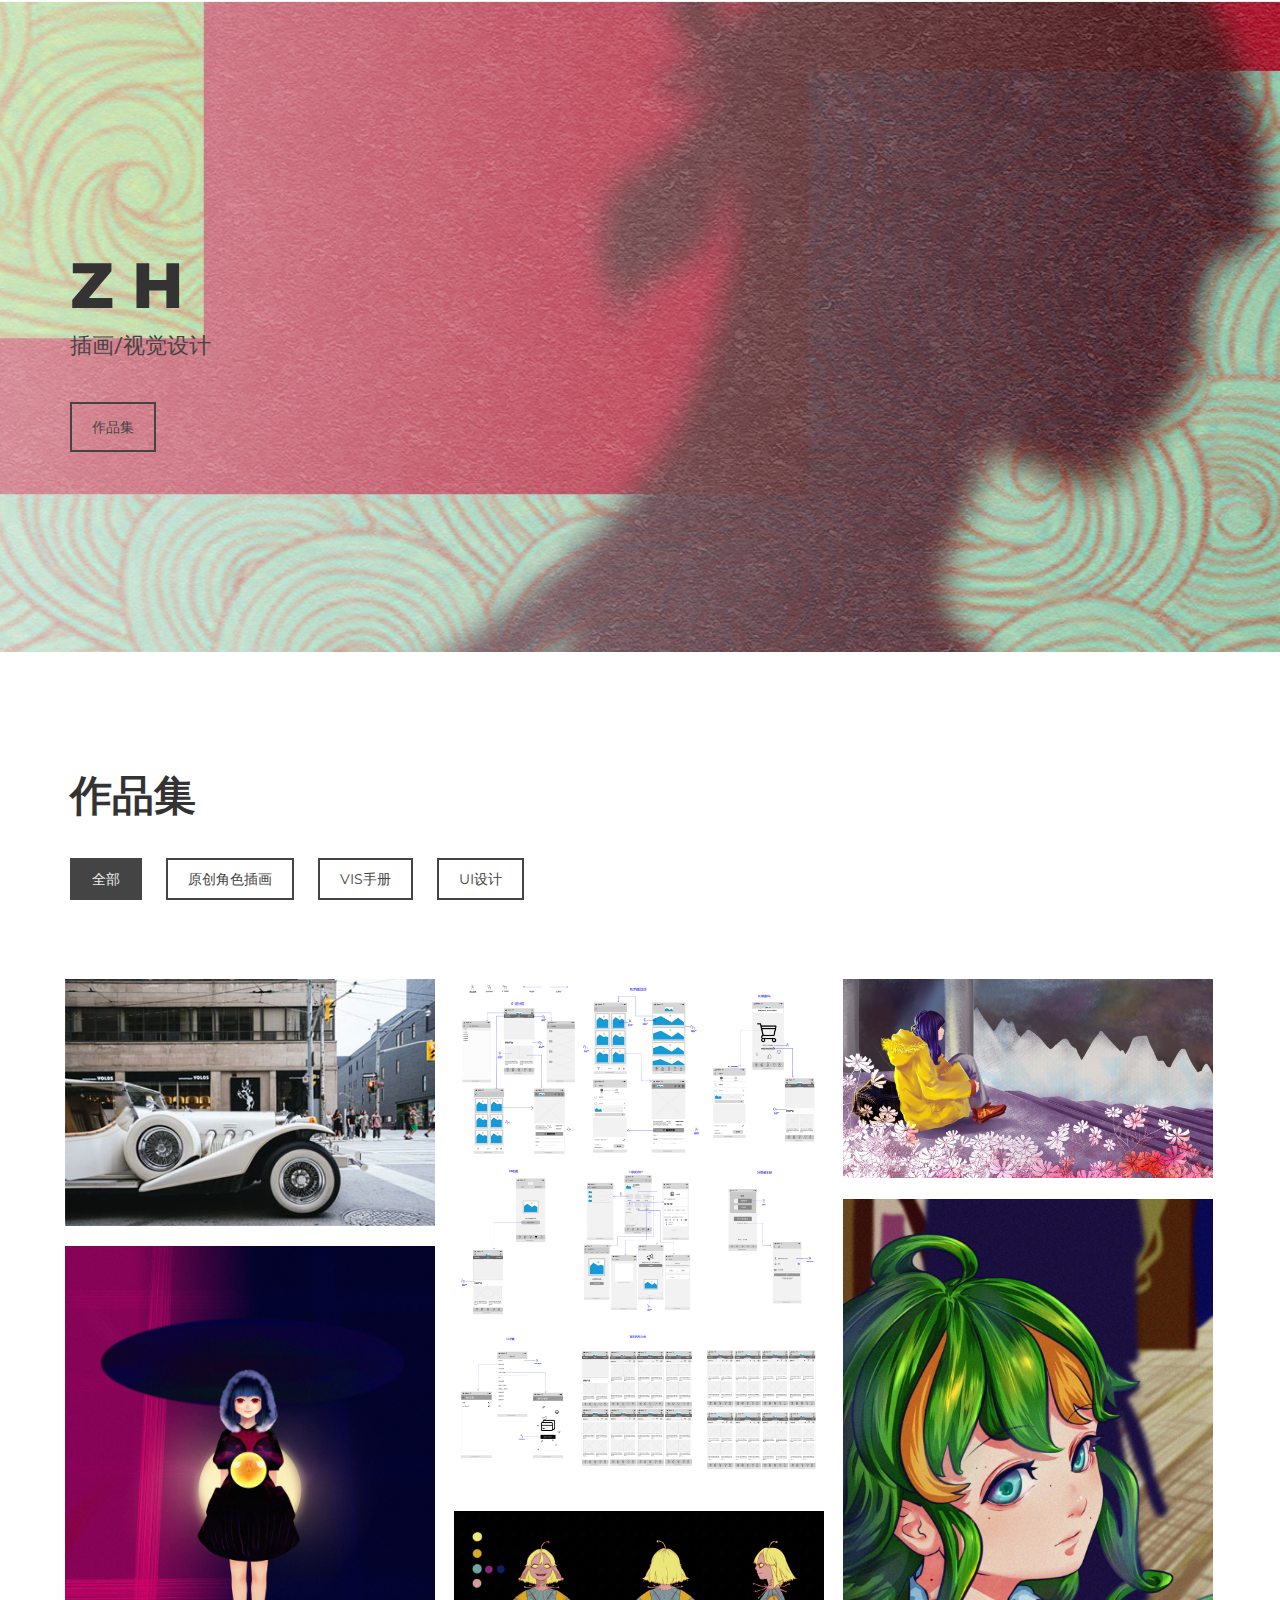
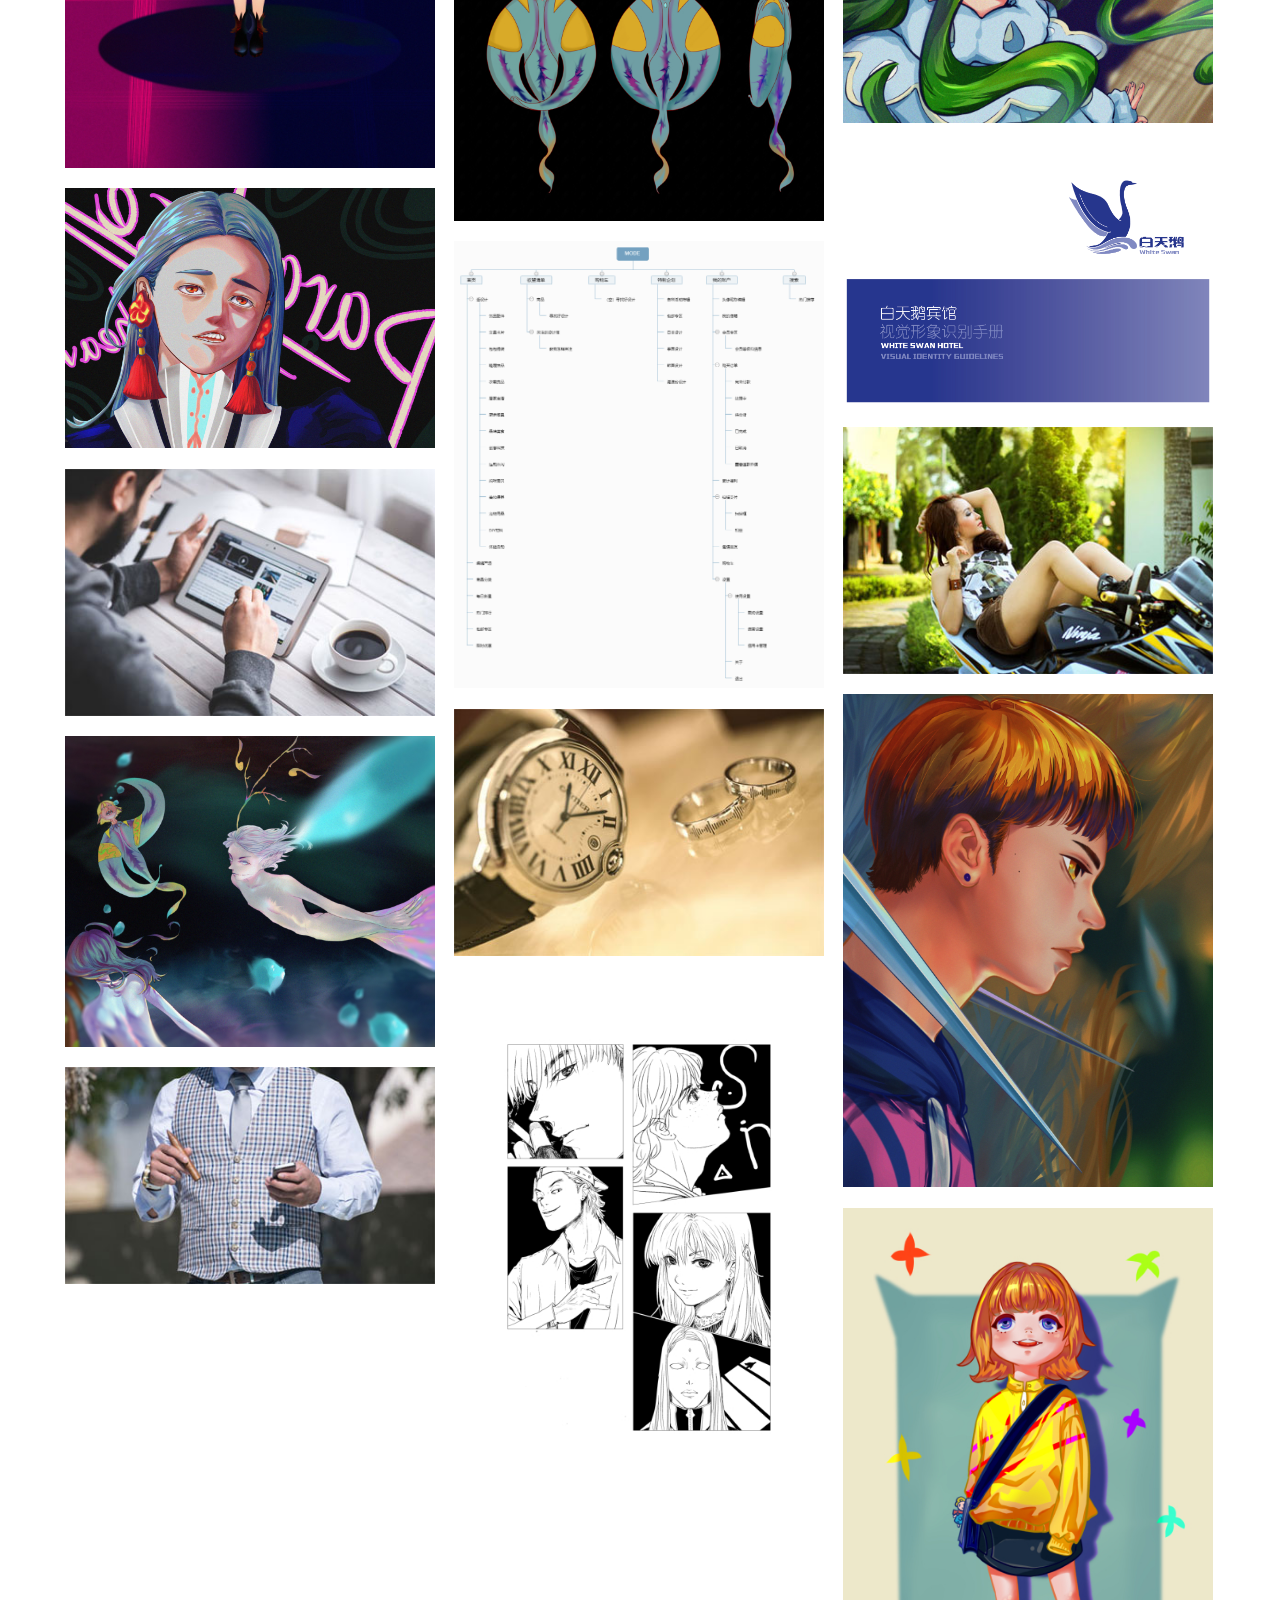
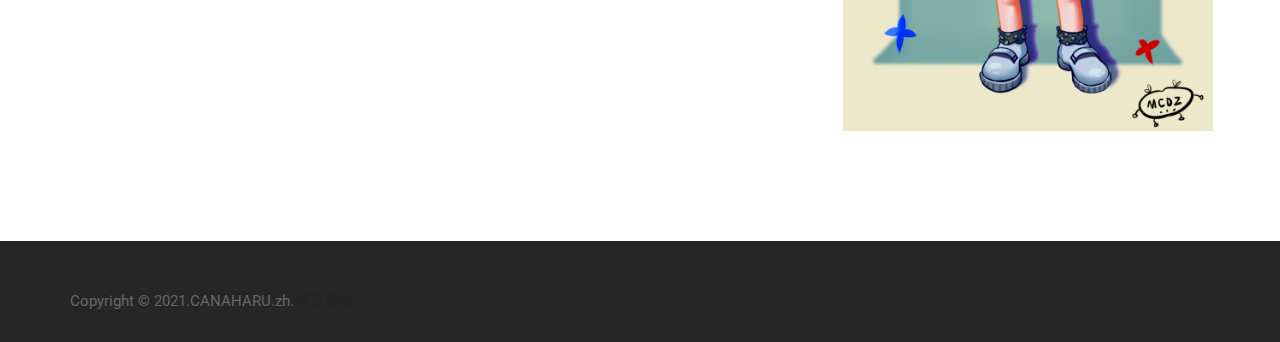
==== 1/index.html @ 8cc6336b "Update index.html" ====
<!DOCTYPE html>
<html lang="en">
<head>
<meta charset="utf-8">
<meta name="viewport" content="width=device-width, initial-scale=1">
<title>ZH个人作品</title>
<meta name="description" content="">
<meta name="author" content="">

<!-- Favicons
    ================================================== -->
<!-- Bootstrap -->
<link rel="stylesheet" type="text/css"  href="css/bootstrap.css">
<link rel="stylesheet" type="text/css" href="fonts/font-awesome/css/font-awesome.css">

<!-- Stylesheet
    ================================================== -->
<link rel="stylesheet" type="text/css"  href="css/style.css">
<link rel="stylesheet" type="text/css" href="css/nivo-lightbox/nivo-lightbox.css">
<link rel="stylesheet" type="text/css" href="css/nivo-lightbox/default.css">
<link href="https://fonts.googleapis.com/css?family=Montserrat:400,700" rel="stylesheet">
<link href="https://fonts.googleapis.com/css?family=Roboto:300,400,500,700,900" rel="stylesheet">

<!-- HTML5 shim and Respond.js for IE8 support of HTML5 elements and media queries -->
<!-- WARNING: Respond.js doesn't work if you view the page via file:// -->
<!--[if lt IE 9]>
      <script src="https://oss.maxcdn.com/html5shiv/3.7.2/html5shiv.min.js"></script>
      <script src="https://oss.maxcdn.com/respond/1.4.2/respond.min.js"></script>
    <![endif]-->
</head>
<body>
<!-- Header -->
<header id="header">
  <div class="intro">
    <div class="overlay">
      <div class="container">
        <div class="row">
          <div class="col-xs-12 col-md-8">
            <div class="intro-text">
              <h1>Z H</h1>
              <p>插画/视觉设计</p>
              <a href="#portfolio" class="btn btn-custom btn-lg page-scroll">作品集</a></div>
          </div>
        </div>
      </div>
    </div>
  </div>
</header>
<!-- Portfolio Section -->
<div id="portfolio">
  <div class="container">
    <div class="section-title">
      <h2>作品集</h2>
    </div>
    <div class="categories">
      <ul class="cat">
        <li>
          <ol class="type">
            <li><a href="#" data-filter="*" class="active">全部</a></li>
            <li><a href="#" data-filter=".lorem">原创角色插画</a></li>
            <li><a href="#" data-filter=".dolor">VIS手册</a></li>
            <li><a href="#" data-filter=".adipiscing">UI设计</a></li>
          </ol>
        </li>
      </ul>
    </div>
    <div class="row">
      <div class="portfolio-items">
        <div class="col-sm-6 col-md-4 lorem">
          <div class="portfolio-item">
            <div class="hover-bg"> <a href="img/portfolio/01-large.jpg" title="Project Title" data-lightbox-gallery="gallery1">
              <div class="hover-text">
                <div class="overlay-caption">
                  <div class="overlay-content">
                    <h4>Project Name</h4>
                  </div>
                </div>
              </div>
              <img src="img/portfolio/01-small.jpg" class="img-responsive" alt="Project Title"> </a> </div>
          </div>
        </div>
        <div class="col-sm-6 col-md-4 adipiscing">
          <div class="portfolio-item">
            <div class="hover-bg"> <a href="img/portfolio/02-large.jpg" title="Project Title" data-lightbox-gallery="gallery1">
              <div class="hover-text">
                <div class="overlay-caption">
                  <div class="overlay-content">
                    <h4>线框图</h4>
                  </div>
                </div>
              </div>
              <img src="img/portfolio/02-small.jpg" class="img-responsive" alt="点击图片"> </a> </div>
          </div>
        </div>
        <div class="col-sm-6 col-md-4 lorem">
          <div class="portfolio-item">
            <div class="hover-bg"> <a href="img/portfolio/03-large.jpg" title="Project Title" data-lightbox-gallery="gallery1">
              <div class="hover-text">
                <div class="overlay-caption">
                  <div class="overlay-content">
                    <h4>Project Name</h4>
                  </div>
                </div>
              </div>
              <img src="img/portfolio/03-small.jpg" class="img-responsive" alt="Project Title"> </a> </div>
          </div>
        </div>
        <div class="col-sm-6 col-md-4 lorem">
          <div class="portfolio-item">
            <div class="hover-bg"> <a href="img/portfolio/19-large.jpg" title="Project Title" data-lightbox-gallery="gallery1">
              <div class="hover-text">
                <div class="overlay-caption">
                  <div class="overlay-content">
                    <h4>Project Name</h4>
                  </div>
                </div>
              </div>
              <img src="img/portfolio/19-small.jpg" class="img-responsive" alt="Project Title"> </a> </div>
          </div>
        </div>
        <div class="col-sm-6 col-md-4 lorem">
          <div class="portfolio-item">
            <div class="hover-bg"> <a href="img/portfolio/04-large.jpg" title="Project Title" data-lightbox-gallery="gallery1">
              <div class="hover-text">
                <div class="overlay-caption">
                  <div class="overlay-content">
                    <h4>Project Name</h4>
                  </div>
                </div>
              </div>
              <img src="img/portfolio/04-small.jpg" class="img-responsive" alt="Project Title"> </a> </div>
          </div>
        </div>
        <div class="col-sm-6 col-md-4 lorem">
          <div class="portfolio-item">
            <div class="hover-bg"> <a href="img/portfolio/05-large.jpg" title="Project Title" data-lightbox-gallery="gallery1">
              <div class="hover-text">
                <div class="overlay-caption">
                  <div class="overlay-content">
                    <h4>Project Name</h4>
                  </div>
                </div>
              </div>
              <img src="img/portfolio/05-small.jpg" class="img-responsive" alt="Project Title"> </a> </div>
          </div>
        </div>
        <div class="col-sm-6 col-md-4 dolor">
          <div class="portfolio-item">
            <div class="hover-bg"> <a href="img/portfolio/VIS手册.html" target="_blank" title="点击图片" data-lightbox-gallery="gallery1">
              <div class="hover-text">
                <div class="overlay-caption">
                  <div class="overlay-content">
                    <h4>点击进入完整手册</h4>
                  </div>
                </div>
              </div>
              <img src="img/portfolio/06-small.jpg" class="img-responsive" alt=""> </a> </div>
          </div>
        </div>
        <div class="col-sm-6 col-md-4 lorem">
          <div class="portfolio-item">
            <div class="hover-bg"> <a href="img/portfolio/08-large.jpg" title="Project Title" data-lightbox-gallery="gallery1">
              <div class="hover-text">
                <div class="overlay-caption">
                  <div class="overlay-content">
                    <h4>Project Name</h4>
                  </div>
                </div>
              </div>
              <img src="img/portfolio/08-small.jpg" class="img-responsive" alt="Project Title"> </a> </div>
          </div>
        </div>
        <div class="col-sm-6 col-md-4 adipiscing">
          <div class="portfolio-item">
            <div class="hover-bg"> <a href="img/portfolio/09-large.jpg" title="信息架构" data-lightbox-gallery="gallery1">
              <div class="hover-text">
                <div class="overlay-caption">
                  <div class="overlay-content">
                    <h4>信息架构</h4>
                  </div>
                </div>
              </div>
              <img src="img/portfolio/09-small.jpg" class="img-responsive" alt="点击图片"> </a> </div>
          </div>
        </div>
        <div class="col-sm-6 col-md-4 adipiscing">
          <div class="portfolio-item">
            <div class="hover-bg"> <a href="img/portfolio/10-large.jpg" title="Project Title" data-lightbox-gallery="gallery1">
              <div class="hover-text">
                <div class="overlay-caption">
                  <div class="overlay-content">
                    <h4>Project Name</h4>
                  </div>
                </div>
              </div>
              <img src="img/portfolio/10-small.jpg" class="img-responsive" alt="Project Title"> </a> </div>
          </div>
        </div>
        <div class="col-sm-6 col-md-4 adipiscing">
          <div class="portfolio-item">
            <div class="hover-bg"> <a href="img/portfolio/11-large.jpg" title="Project Title" data-lightbox-gallery="gallery1">
              <div class="hover-text">
                <div class="overlay-caption">
                  <div class="overlay-content">
                    <h4>Project Name</h4>
                  </div>
                </div>
              </div>
              <img src="img/portfolio/11-small.jpg" class="img-responsive" alt="Project Title"> </a> </div>
          </div>
        </div>
        <div class="col-sm-6 col-md-4 lorem">
          <div class="portfolio-item">
            <div class="hover-bg"> <a href="img/portfolio/12-large.jpg" title="Project Title" data-lightbox-gallery="gallery1">
              <div class="hover-text">
                <div class="overlay-caption">
                  <div class="overlay-content">
                    <h4>Project Name</h4>
                  </div>
                </div>
              </div>
              <img src="img/portfolio/12-small.jpg" class="img-responsive" alt="Project Title"> </a> </div>
          </div>
        </div>
        <div class="col-sm-6 col-md-4 adipiscing">
          <div class="portfolio-item">
            <div class="hover-bg"> <a href="img/portfolio/13-large.jpg" title="Project Title" data-lightbox-gallery="gallery1">
              <div class="hover-text">
                <div class="overlay-caption">
                  <div class="overlay-content">
                    <h4>Project Name</h4>
                  </div>
                </div>
              </div>
              <img src="img/portfolio/13-small.jpg" class="img-responsive" alt="Project Title"> </a> </div>
          </div>
        </div>
        <div class="col-sm-6 col-md-4 lorem">
          <div class="portfolio-item">
            <div class="hover-bg"> <a href="img/portfolio/16-large.jpg" title="Project Title" data-lightbox-gallery="gallery1">
              <div class="hover-text">
                <div class="overlay-caption">
                  <div class="overlay-content">
                    <h4>Project Name</h4>
                  </div>
                </div>
              </div>
              <img src="img/portfolio/16-small.jpg" class="img-responsive" alt="Project Title"> </a> </div>
          </div>
        </div>
        <div class="col-sm-6 col-md-4 lorem">
          <div class="portfolio-item">
            <div class="hover-bg"> <a href="img/portfolio/20-large.jpg" title="Project Title" data-lightbox-gallery="gallery1">
              <div class="hover-text">
                <div class="overlay-caption">
                  <div class="overlay-content">
                    <h4>Project Name</h4>
                  </div>
                </div>
              </div>
              <img src="img/portfolio/20-small.jpg" class="img-responsive" alt="Project Title"> </a> </div>
          </div>
        </div>
        <div class="col-sm-6 col-md-4 adipiscing">
          <div class="portfolio-item">
            <div class="hover-bg"> <a href="img/portfolio/17-large.jpg" title="Project Title" data-lightbox-gallery="gallery1">
              <div class="hover-text">
                <div class="overlay-caption">
                  <div class="overlay-content">
                    <h4>Project Name</h4>
                  </div>
                </div>
              </div>
              <img src="img/portfolio/17-small.jpg" class="img-responsive" alt="Project Title"> </a> </div>
          </div>
        </div>
        <div class="col-sm-6 col-md-4 lorem">
          <div class="portfolio-item">
            <div class="hover-bg"> <a href="img/portfolio/18-large.jpg" title="Project Title" data-lightbox-gallery="gallery1">
              <div class="hover-text">
                <div class="overlay-caption">
                  <div class="overlay-content">
                    <h4>Project Name</h4>
                  </div>
                </div>
              </div>
              <img src="img/portfolio/18-small.jpg" class="img-responsive" alt="Project Title"> </a> </div>
          </div>
        </div>
      </div>
    </div>
  </div>
</div>
<!-- Contact Section -->
<div id="footer">
  <div class="container">
    <p>Copyright &copy; 2021.CANAHARU.zh.<a target="_blank" href="http://sc.chinaz.com/moban/">&#x7F51;&#x9875;&#x6A21;&#x677F;</a></p>
  </div>
</div>
<script type="text/javascript" src="js/jquery.1.11.1.js"></script> 
<script type="text/javascript" src="js/bootstrap.js"></script> 
<script type="text/javascript" src="js/SmoothScroll.js"></script> 
<script type="text/javascript" src="js/nivo-lightbox.js"></script> 
<script type="text/javascript" src="js/jquery.isotope.js"></script> 
<script type="text/javascript" src="js/jqBootstrapValidation.js"></script> 
<script type="text/javascript" src="js/contact_me.js"></script> 
<script type="text/javascript" src="js/main.js"></script>
</body>
</html>
---- 1/css/style.css ----
body, html {
	font-family: 'Montserrat', sans-serif;
	text-rendering: optimizeLegibility !important;
	-webkit-font-smoothing: antialiased !important;
	color: #555;
	font-weight: 400;
	width: 100% !important;
	height: 100% !important;
}
h1 {
	color: #333;
	font-size: 64px;
	font-weight: 800;
	margin-top: 0;
	text-transform: uppercase;
	margin-bottom: 10px;
}
h2 {
	margin: 0 0 20px 0;
	font-weight: 700;
	font-size: 42px;
	color: #333;
	text-transform: uppercase;
}
h3 {
	font-size: 18px;
	text-transform: uppercase;
	margin-bottom: 20px;
}
h4 {
	font-size: 14px;
	letter-spacing: 1px;
	margin-bottom: 20px;
	text-transform: uppercase;
}
h5 {
	text-transform: uppercase;
	font-weight: 700;
	line-height: 20px;
}
p {
	font-family: 'Roboto', sans-serif;
	font-size: 15px;
	font-weight: 400;
	color: #888;
}
.tlinks{text-indent:-9999px;height:0;line-height:0;font-size:0;overflow:hidden;}
p.intro {
	margin: 12px 0 0;
	line-height: 24px;
}
a {
	color: #222;
}
a:hover, a:focus {
	text-decoration: none;
	color: #000;
}
ul, ol {
	list-style: none;
}
ul, ol {
	padding: 0;
	webkit-padding: 0;
	moz-padding: 0;
}
hr {
	height: 6px;
	width: 70px;
	position: relative;
	background: #444;
	margin-bottom: 20px;
	margin-left: 0;
	border: 0;
}
.btn:active, .btn.active {
	background-image: none;
	outline: 0;
	-webkit-box-shadow: none;
	box-shadow: none;
}
a:focus, .btn:focus, .btn:active:focus, .btn.active:focus, .btn.focus, .btn:active.focus, .btn.active.focus {
	outline: none;
	outline-offset: none;
}
.section-title {
	margin-bottom: 50px;
}
.btn-custom {
	font-family: 'Montserrat', sans-serif;
	text-transform: uppercase;
	color: #444;
	background-color: transparent;
	border: 2px solid #444;
	padding: 14px 20px;
	margin: 0;
	font-size: 14px;
	border-radius: 0;
	margin-top: 20px;
	margin-right: 30px;
	transition: all 0.5s;
}
.btn-custom:hover, .btn-custom:focus, .btn-custom.focus, .btn-custom:active, .btn-custom.active {
	color: #eee;
	background-color: #444;
}
/* Header Section */
.intro {
	display: table;
	width: 100%;
	padding: 0;
	margin-bottom: 80px;
	background: url(../img/intro-bg.jpg) no-repeat right top;
	background-color: #e5e5e5;
	-webkit-background-size: cover;
	-moz-background-size: cover;
	background-size: cover;
	-o-background-size: cover;
}
.intro .overlay {
	/* Permalink - use to edit and share this gradient: http://colorzilla.com/gradient-editor/#ffffff+0,d5dade+100&0.5+0,0+100 */
	background: -moz-linear-gradient(left, rgba(255,255,255,0.5) 0%, rgba(213,218,222,0) 100%); /* FF3.6-15 */
	background: -webkit-linear-gradient(left, rgba(255,255,255,0.5) 0%, rgba(213,218,222,0) 100%); /* Chrome10-25,Safari5.1-6 */
	background: linear-gradient(to right, rgba(255,255,255,0.5) 0%, rgba(213,218,222,0) 100%); /* W3C, IE10+, FF16+, Chrome26+, Opera12+, Safari7+ */
filter: progid:DXImageTransform.Microsoft.gradient( startColorstr='#80ffffff', endColorstr='#00d5dade', GradientType=1 ); /* IE6-9 */
}
.intro .fa {
	font-size: 94px;
	margin-bottom: 40px;
	color: #fff;
}
.intro p {
	color: #444;
	margin: 10px 0 20px 0;
	font-size: 22px;
}
header .intro-text {
	padding-top: 250px;
	padding-bottom: 200px;
}
/* Portfolio Section */
#portfolio {
	padding: 40px 0 100px 0;
}
.categories {
	margin-bottom: 80px;
}
ul.cat li {
	display: inline-block;
}
ol.type li {
	display: inline-block;
	margin-right: 20px;
}
ol.type li a {
	font-family: 'Montserrat', sans-serif;
	color: #444;
	font-size: 14px;
	padding: 10px 20px;
	border: 2px solid #444;
	border-radius: 0;
	text-transform: uppercase;
}
ol.type li a.active {
	background: #444;
	color: #eee;
}
ol.type li a:hover {
	background: #444;
	color: #eee;
}
.isotope-item {
	z-index: 2
}
.isotope-hidden.isotope-item {
	z-index: 1
}
.isotope, .isotope .isotope-item {
	/* change duration value to whatever you like */
	-webkit-transition-duration: 0.8s;
	-moz-transition-duration: 0.8s;
	transition-duration: 0.8s;
}
.isotope-item {
	margin-right: -1px;
	-webkit-backface-visibility: hidden;
	backface-visibility: hidden;
	padding: 0 10px;
}
.isotope {
	-webkit-backface-visibility: hidden;
	backface-visibility: hidden;
	-webkit-transition-property: height, width;
	-moz-transition-property: height, width;
	transition-property: height, width;
}
.isotope .isotope-item {
	-webkit-backface-visibility: hidden;
	backface-visibility: hidden;
	-webkit-transition-property: -webkit-transform, opacity;
	-moz-transition-property: -moz-transform, opacity;
	transition-property: transform, opacity;
}
.portfolio-item {
	margin: 10px 0;
	-webkit-transition: all 0.5s ease-out;
	-moz-transition: all 0.5s ease-out;
	-ms-transition: all 0.5s ease-out;
	-o-transition: all 0.5s ease-out;
	transition: all 0.5s ease-out;
}
.portfolio-item .hover-bg {
	overflow: hidden;
	position: relative;
}
.hover-bg .hover-text {
	position: absolute;
	text-align: center;
	margin: 0 auto;
	color: #333;
	background: rgba(255, 255, 255, 0.75);
	height: 100%;
	width: 100%;
	opacity: 0;
	transition: all 0.5s;
}
.hover-bg .hover-text .overlay-caption {
	display: table;
	height: 100%;
	width: 100%;
}
.hover-bg .hover-text .overlay-caption .overlay-content {
	display: table-cell;
	vertical-align: middle;
}
.hover-bg:hover .hover-text {
	opacity: 1;
}
/* Contact Section */
#contact {
	padding: 60px 0 60px 0;
	background: #262626;
}
#contact h2 {
	font-weight: 400;
	color: #777;
	margin: 60px 0;
}
#contact img {
	width: 140px;
	margin: 5px 30px 10px 0;
}
#contact p {
	color: #666;
	margin-bottom: 20px;
	line-height: 24px;
}
#contact .social {
	margin-top: 40px;
}
#contact .social ul li {
	display: inline-block;
	margin-right: 20px;
}
#contact .social i.fa {
	font-size: 26px;
	padding: 4px;
	color: #777;
	transition: all 0.3s;
}
#contact .social i.fa:hover {
	color: #eee;
}
#contact form {
	padding: 0;
}
#contact .text-danger {
	color: #cc0033;
	text-align: left;
}
label {
	font-size: 12px;
	font-weight: 400;
	float: left;
}
#contact .form-control {
	display: block;
	width: 100%;
	padding: 6px 12px;
	font-size: 15px;
	font-weight: 400;
	line-height: 1.42857143;
	color: #aaa;
	background-color: #444;
	background-image: none;
	border: 0;
	border-radius: 0;
	-webkit-box-shadow: none;
	box-shadow: none;
	-webkit-transition: none;
	-o-transition: none;
	transition: none;
}
#contact .form-control:focus {
	border-color: #999;
	outline: 0;
	-webkit-box-shadow: transparent;
	box-shadow: transparent;
}
.form-control::-webkit-input-placeholder {
color: #777;
}
.form-control:-moz-placeholder {
color: #777;
}
.form-control::-moz-placeholder {
color: #777;
}
.form-control:-ms-input-placeholder {
color: #777;
}
#contact .btn-default {
	font-weight: 400;
	color: #666;
	background-color: transparent;
	border: 2px solid #666;
	padding: 10px 20px;
	margin: 0;
	font-size: 15px;
	border-radius: 0;
	margin-top: 20px;
	text-transform: uppercase;
	transition: all 0.3s;
}
#contact .btn-default:hover, .btn-default:focus, .btn-default.focus, .btn-default:active, .btn-default.active {
	background-color: #666;
	color: #999;
}
/* Footer Section*/
#footer {
	background: #262626;
	padding: 50px 0 20px 0;
}
#footer p {
	font-size: 15px;
	color: #666;
}
---- 1/css/nivo-lightbox/default.css ----
/*
 * Nivo Lightbox Default Theme v1.0
 * http://dev7studios.com/nivo-lightbox
 *
 * Copyright 2013, Dev7studios
 * Free to use and abuse under the MIT license.
 * http://www.opensource.org/licenses/mit-license.php
 */
 
 .nivo-lightbox-theme-default * {
    -webkit-box-sizing: initial !important;
    -moz-box-sizing: initial !important;
    box-sizing: initial !important;
 }
.nivo-lightbox-theme-default.nivo-lightbox-overlay { 
	background: #666;
	background: rgba(0,0,0,0.6); 
}
.nivo-lightbox-theme-default .nivo-lightbox-content.nivo-lightbox-loading { background: url(loading.gif) no-repeat 50% 50%; }

.nivo-lightbox-theme-default .nivo-lightbox-nav {
	top: 10%;
	width: 8%;
	height: 80%;
	text-indent: -9999px;
	background-repeat: no-repeat;
	background-position: 50% 50%;
	opacity: 0.5;
}
.nivo-lightbox-theme-default .nivo-lightbox-nav:hover { 
	opacity: 1; 
	background-color: transparent;
}
.nivo-lightbox-theme-default .nivo-lightbox-prev { 
	background-image: url(prev.png); 
	border-radius: 0 3px 3px 0;
}
.nivo-lightbox-theme-default .nivo-lightbox-next { 
	background-image: url(next.png); 
	border-radius: 3px 0 0 3px;
}

.nivo-lightbox-theme-default .nivo-lightbox-close {
	display: block;
	background: url(close.png) no-repeat 5px 5px;
	width: 16px;
	height: 16px;
	text-indent: -9999px;
	padding: 5px;
	opacity: 0.5;
}
.nivo-lightbox-theme-default .nivo-lightbox-close:hover { opacity: 1; }

.nivo-lightbox-theme-default .nivo-lightbox-title-wrap { bottom: -7%; }
.nivo-lightbox-theme-default .nivo-lightbox-title {
	font: 14px/20px 'Helvetica Neue', Helvetica, Arial, sans-serif;
	font-style: normal;
	font-weight: normal;
	background: #000;
	color: #fff;
	padding: 7px 15px;
	border-radius: 30px;
}

.nivo-lightbox-theme-default .nivo-lightbox-image img {
	background: #fff;
	-webkit-box-shadow: 0px 1px 1px rgba(0,0,0,0.4);
	   -moz-box-shadow: 0px 1px 1px rgba(0,0,0,0.4);
	        box-shadow: 0px 1px 1px rgba(0,0,0,0.4);
}
.nivo-lightbox-theme-default .nivo-lightbox-ajax,
.nivo-lightbox-theme-default .nivo-lightbox-inline {
	background: #fff;
	padding: 40px;
	-webkit-box-shadow: 0px 1px 1px rgba(0,0,0,0.4);
	   -moz-box-shadow: 0px 1px 1px rgba(0,0,0,0.4);
	        box-shadow: 0px 1px 1px rgba(0,0,0,0.4);
}

@media (-webkit-min-device-pixel-ratio: 1.3),
       (-o-min-device-pixel-ratio: 2.6/2),
       (min--moz-device-pixel-ratio: 1.3),
       (min-device-pixel-ratio: 1.3),
       (min-resolution: 1.3dppx) {

	.nivo-lightbox-theme-default .nivo-lightbox-content.nivo-lightbox-loading { 
		background-image: url(loading@2x.gif); 
		background-size: 32px 32px;
	}
	.nivo-lightbox-theme-default .nivo-lightbox-prev { 
		background-image: url(prev@2x.png); 
		background-size: 48px 48px;
	}
	.nivo-lightbox-theme-default .nivo-lightbox-next { 
		background-image: url(next@2x.png); 
		background-size: 48px 48px;
	}
	.nivo-lightbox-theme-default .nivo-lightbox-close { 
		background-image: url(close@2x.png); 
		background-size: 16px 16px;
	}
	
}
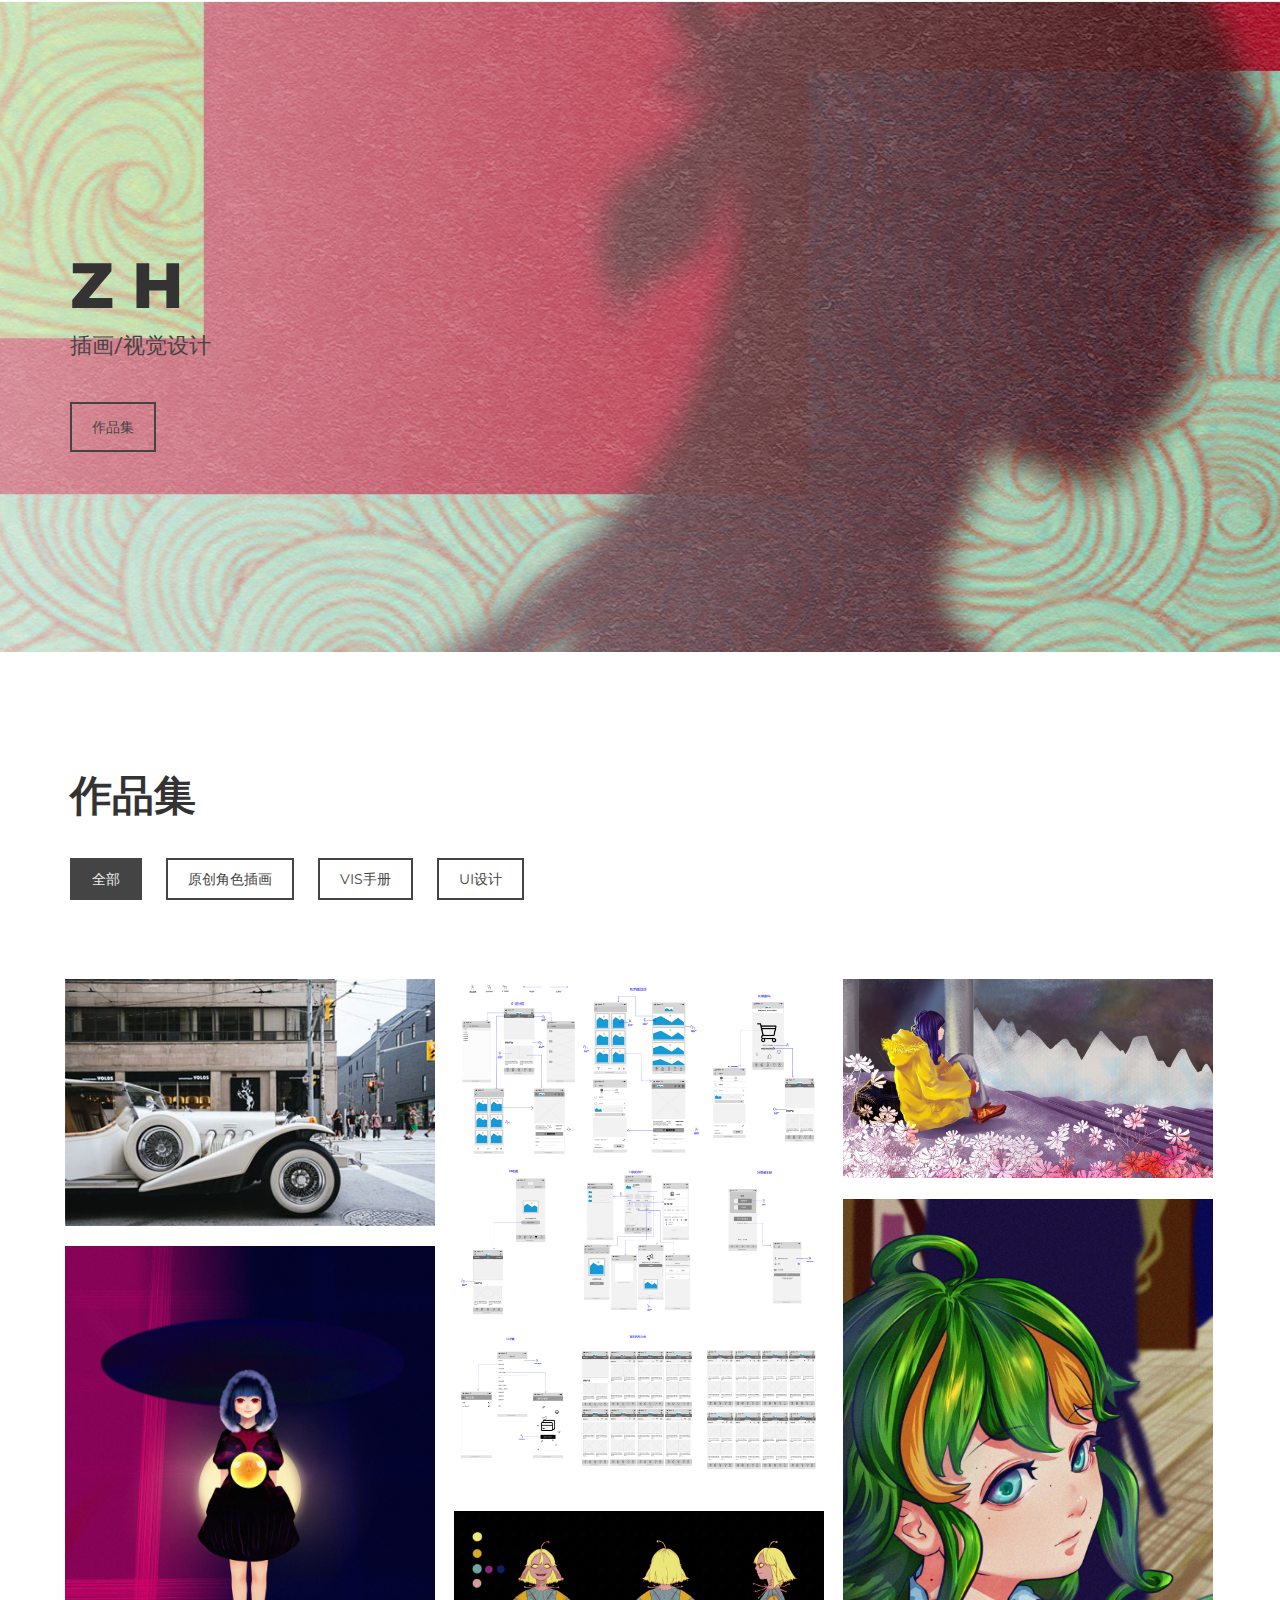
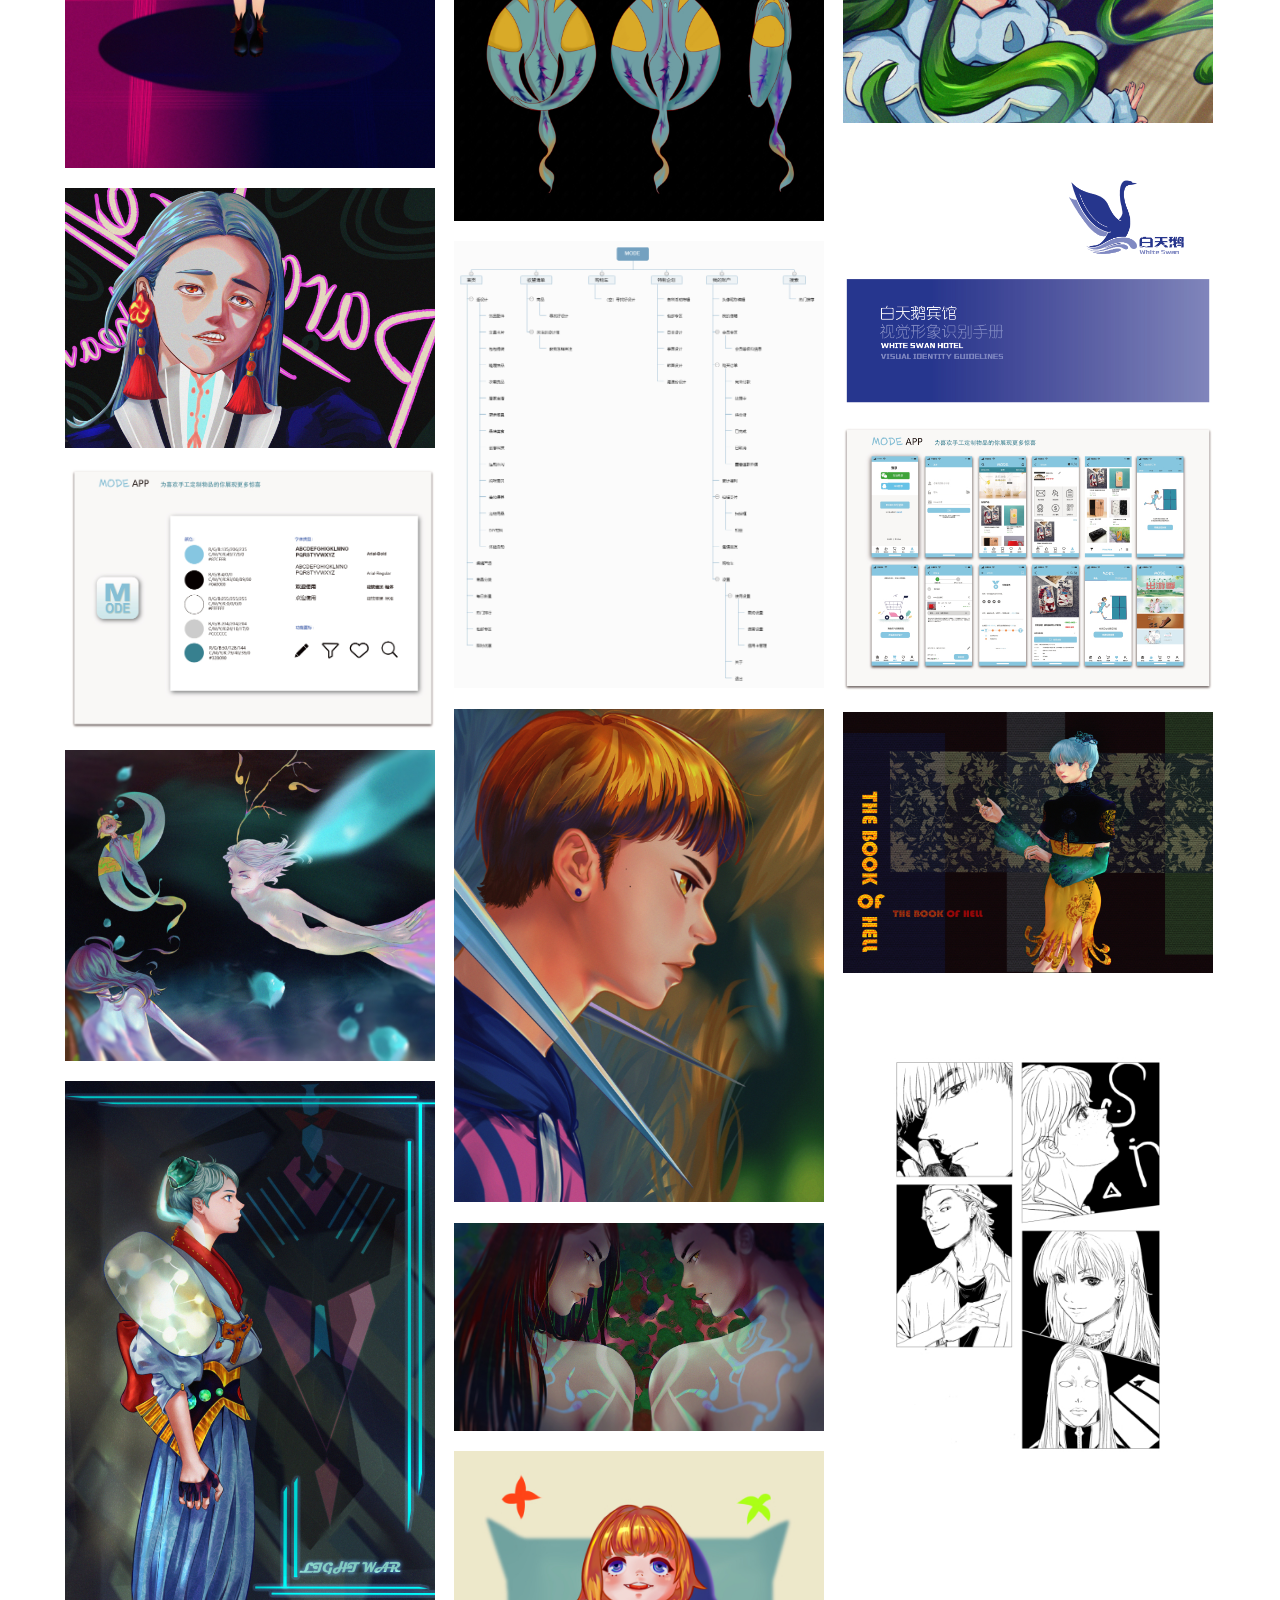
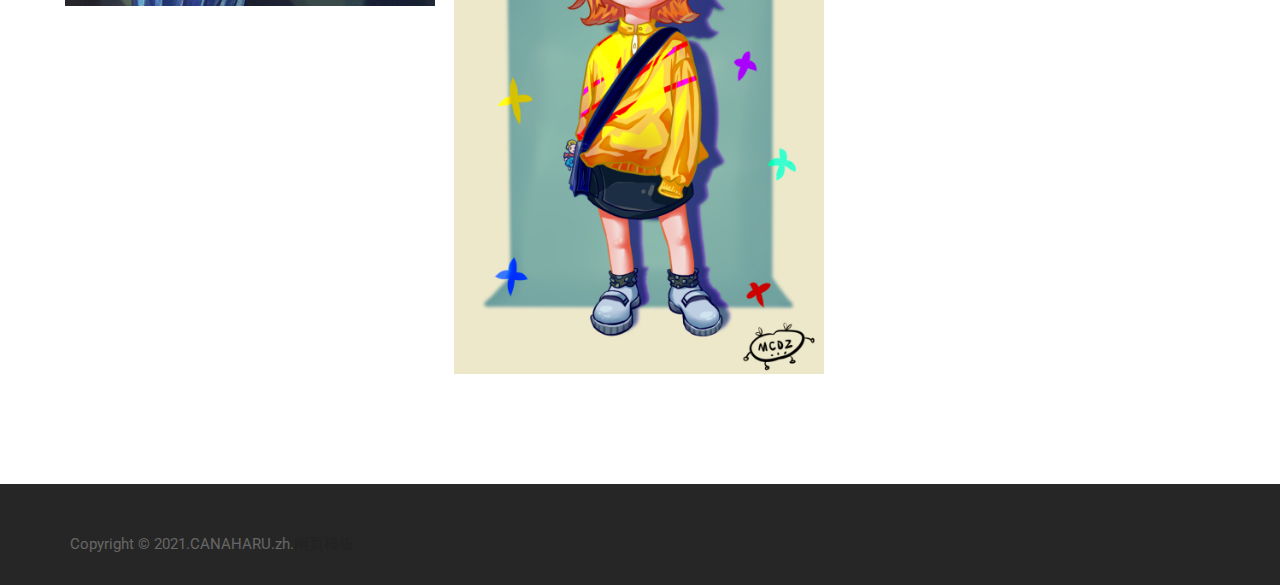
==== commit a9f95ed6: "z" ====
--- a/1/index.html
+++ b/1/index.html
@@ -81,7 +81,7 @@
         </div>
         <div class="col-sm-6 col-md-4 adipiscing">
           <div class="portfolio-item">
-            <div class="hover-bg"> <a href="img/portfolio/02-large.jpg" title="Project Title" data-lightbox-gallery="gallery1">
+            <div class="hover-bg"> <a href="img/portfolio/线框图.webp" target="_blank" title="Project Title" data-lightbox-gallery="gallery1">
               <div class="hover-text">
                 <div class="overlay-caption">
                   <div class="overlay-content">
@@ -185,11 +185,11 @@
         </div>
         <div class="col-sm-6 col-md-4 adipiscing">
           <div class="portfolio-item">
-            <div class="hover-bg"> <a href="img/portfolio/10-large.jpg" title="Project Title" data-lightbox-gallery="gallery1">
-              <div class="hover-text">
-                <div class="overlay-caption">
-                  <div class="overlay-content">
-                    <h4>Project Name</h4>
+            <div class="hover-bg"> <a href="img/portfolio/10-large.jpg" title="界面视觉稿" data-lightbox-gallery="gallery1">
+              <div class="hover-text">
+                <div class="overlay-caption">
+                  <div class="overlay-content">
+                    <h4>界面视觉稿</h4>
                   </div>
                 </div>
               </div>
@@ -198,11 +198,11 @@
         </div>
         <div class="col-sm-6 col-md-4 adipiscing">
           <div class="portfolio-item">
-            <div class="hover-bg"> <a href="img/portfolio/11-large.jpg" title="Project Title" data-lightbox-gallery="gallery1">
-              <div class="hover-text">
-                <div class="overlay-caption">
-                  <div class="overlay-content">
-                    <h4>Project Name</h4>
+            <div class="hover-bg"> <a href="img/portfolio/11-large.jpg" title="图标，配色，字体" data-lightbox-gallery="gallery1">
+              <div class="hover-text">
+                <div class="overlay-caption">
+                  <div class="overlay-content">
+                    <h4>图标，配色，字体</h4>
                   </div>
                 </div>
               </div>
@@ -211,18 +211,18 @@
         </div>
         <div class="col-sm-6 col-md-4 lorem">
           <div class="portfolio-item">
-            <div class="hover-bg"> <a href="img/portfolio/12-large.jpg" title="Project Title" data-lightbox-gallery="gallery1">
-              <div class="hover-text">
-                <div class="overlay-caption">
-                  <div class="overlay-content">
-                    <h4>Project Name</h4>
+            <div class="hover-bg"> <a href="img/portfolio/12-large.jpg" title="插图" data-lightbox-gallery="gallery1">
+              <div class="hover-text">
+                <div class="overlay-caption">
+                  <div class="overlay-content">
+                    <h4>插图</h4>
                   </div>
                 </div>
               </div>
               <img src="img/portfolio/12-small.jpg" class="img-responsive" alt="Project Title"> </a> </div>
           </div>
         </div>
-        <div class="col-sm-6 col-md-4 adipiscing">
+        <div class="col-sm-6 col-md-4 lorem">
           <div class="portfolio-item">
             <div class="hover-bg"> <a href="img/portfolio/13-large.jpg" title="Project Title" data-lightbox-gallery="gallery1">
               <div class="hover-text">
@@ -260,8 +260,21 @@
               </div>
               <img src="img/portfolio/20-small.jpg" class="img-responsive" alt="Project Title"> </a> </div>
           </div>
-        </div>
-        <div class="col-sm-6 col-md-4 adipiscing">
+          </div>
+        <div class="col-sm-6 col-md-4 lorem">
+          <div class="portfolio-item">
+            <div class="hover-bg"> <a href="img/portfolio/21-large.jpg" title="Project Title" data-lightbox-gallery="gallery1">
+              <div class="hover-text">
+                <div class="overlay-caption">
+                  <div class="overlay-content">
+                    <h4>Project Name</h4>
+                  </div>
+                </div>
+              </div>
+              <img src="img/portfolio/21-small.jpg" class="img-responsive" alt="Project Title"> </a> </div>
+          </div>
+        </div>
+        <div class="col-sm-6 col-md-4 lorem">
           <div class="portfolio-item">
             <div class="hover-bg"> <a href="img/portfolio/17-large.jpg" title="Project Title" data-lightbox-gallery="gallery1">
               <div class="hover-text">
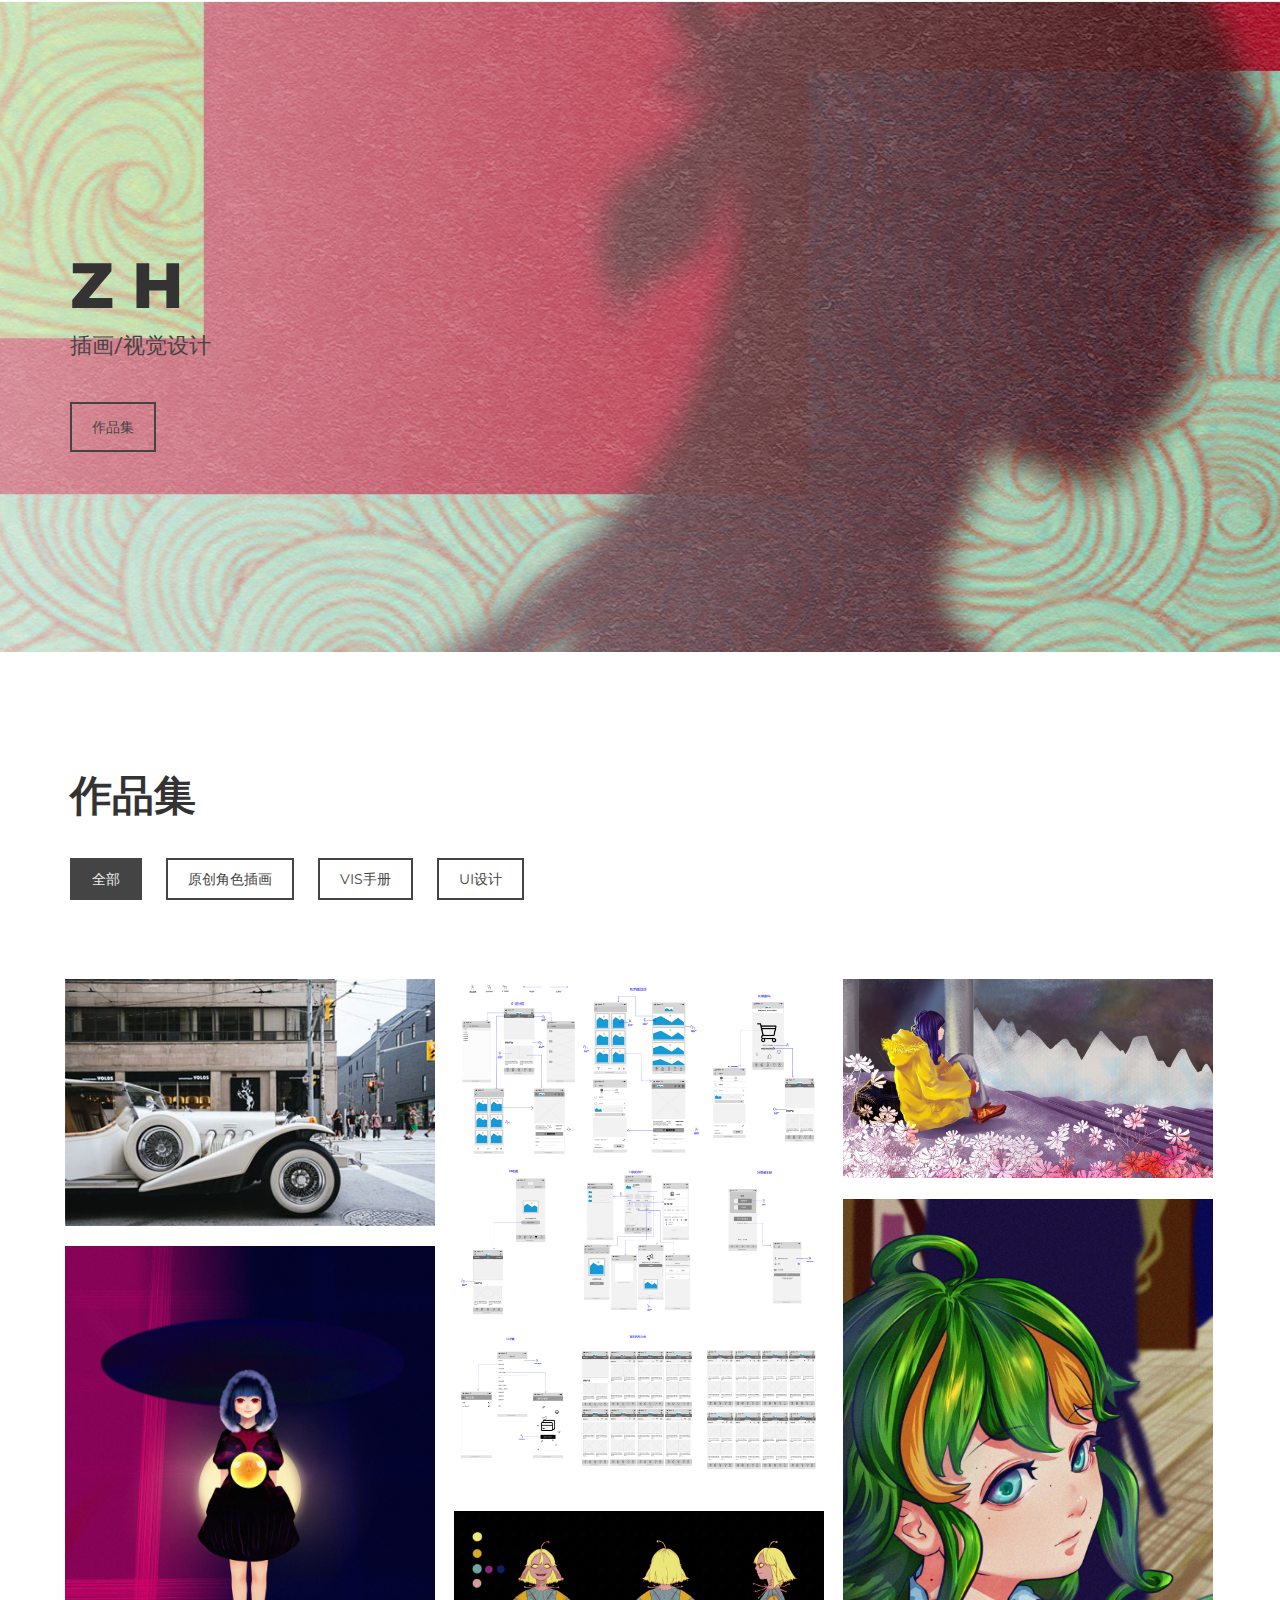
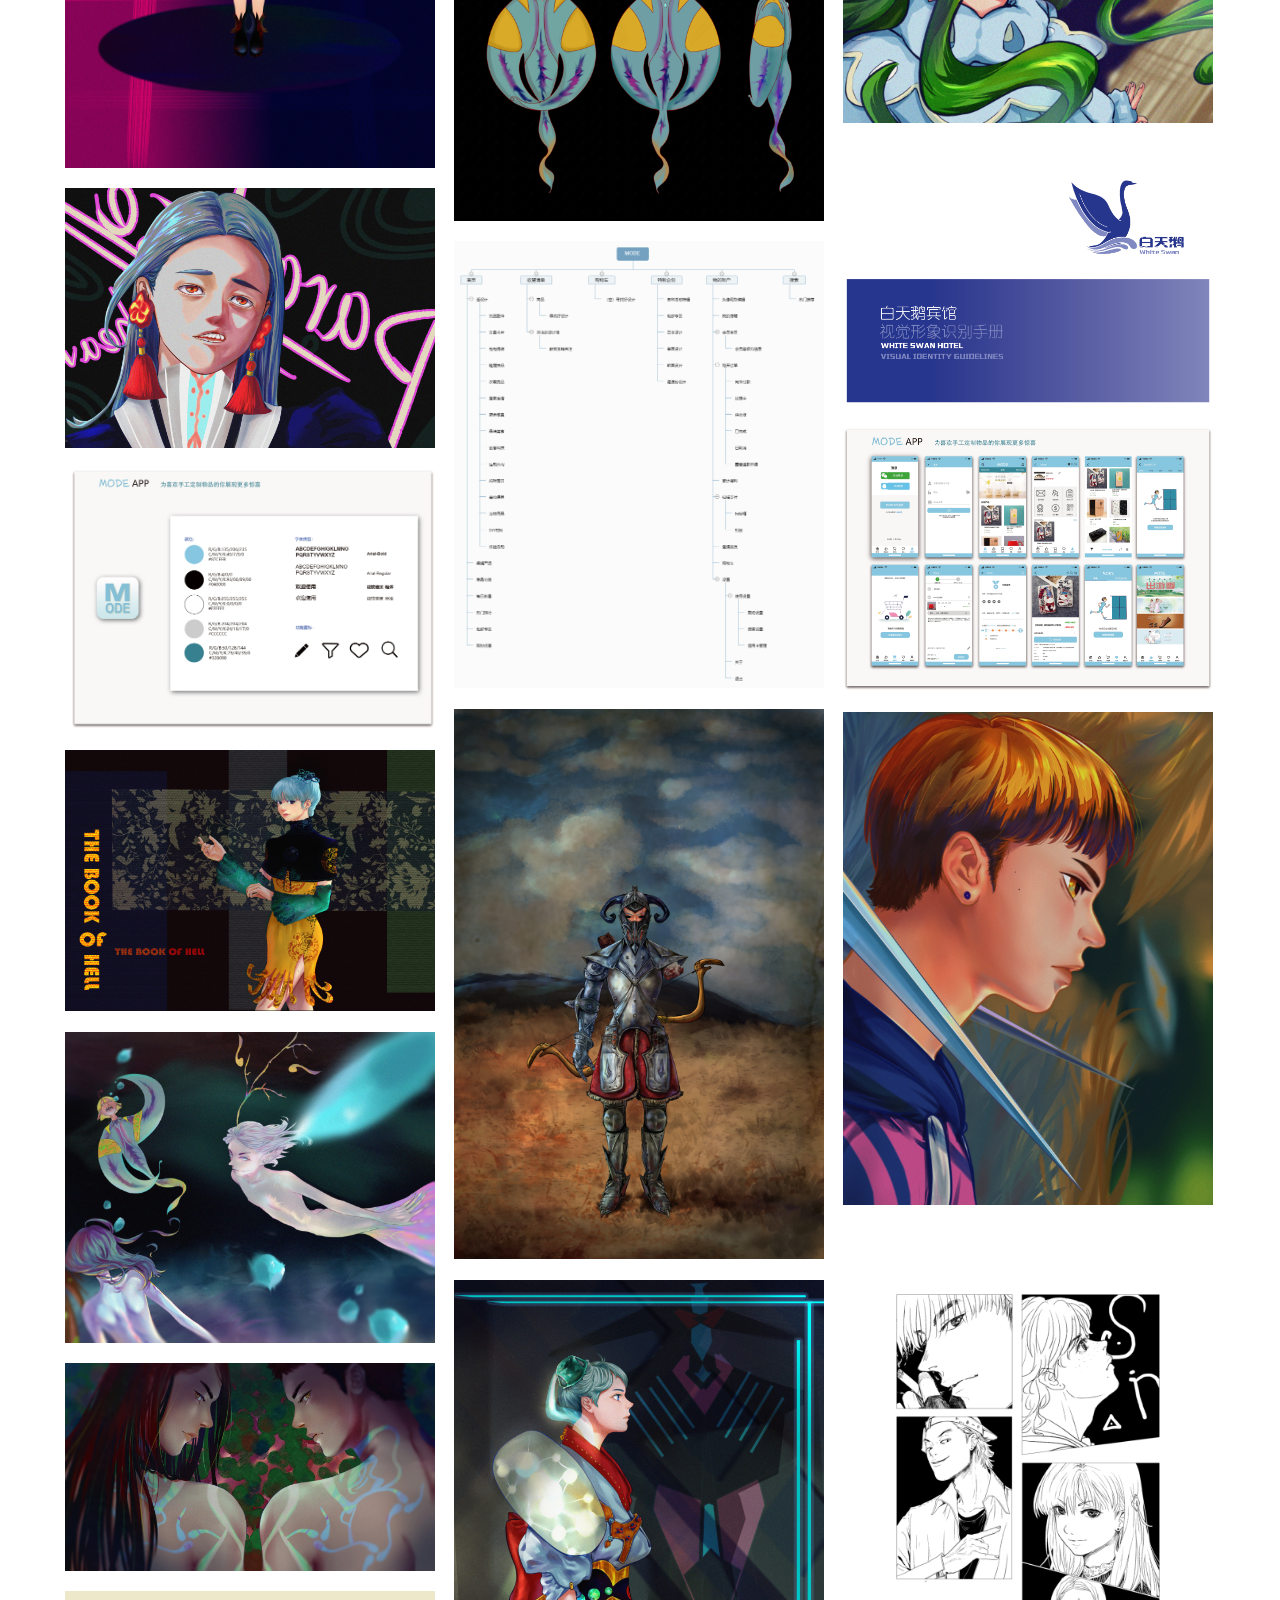
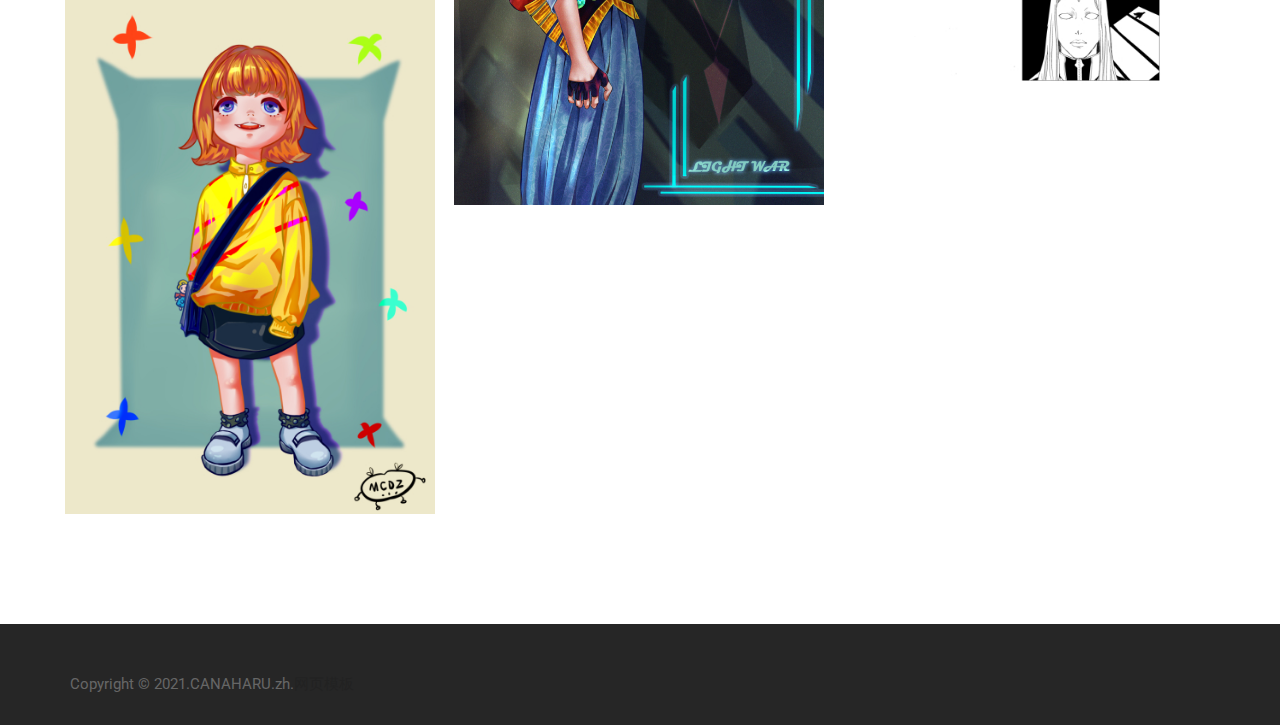
==== commit bf71de85: "z" ====
--- a/1/index.html
+++ b/1/index.html
@@ -208,6 +208,19 @@
               </div>
               <img src="img/portfolio/11-small.jpg" class="img-responsive" alt="Project Title"> </a> </div>
           </div>
+          </div>
+        <div class="col-sm-6 col-md-4 lorem">
+          <div class="portfolio-item">
+            <div class="hover-bg"> <a href="img/portfolio/22-large.jpg" title="插图" data-lightbox-gallery="gallery1">
+              <div class="hover-text">
+                <div class="overlay-caption">
+                  <div class="overlay-content">
+                    <h4>插图</h4>
+                  </div>
+                </div>
+              </div>
+              <img src="img/portfolio/22-small.jpg" class="img-responsive" alt="Project Title"> </a> </div>
+          </div>
         </div>
         <div class="col-sm-6 col-md-4 lorem">
           <div class="portfolio-item">
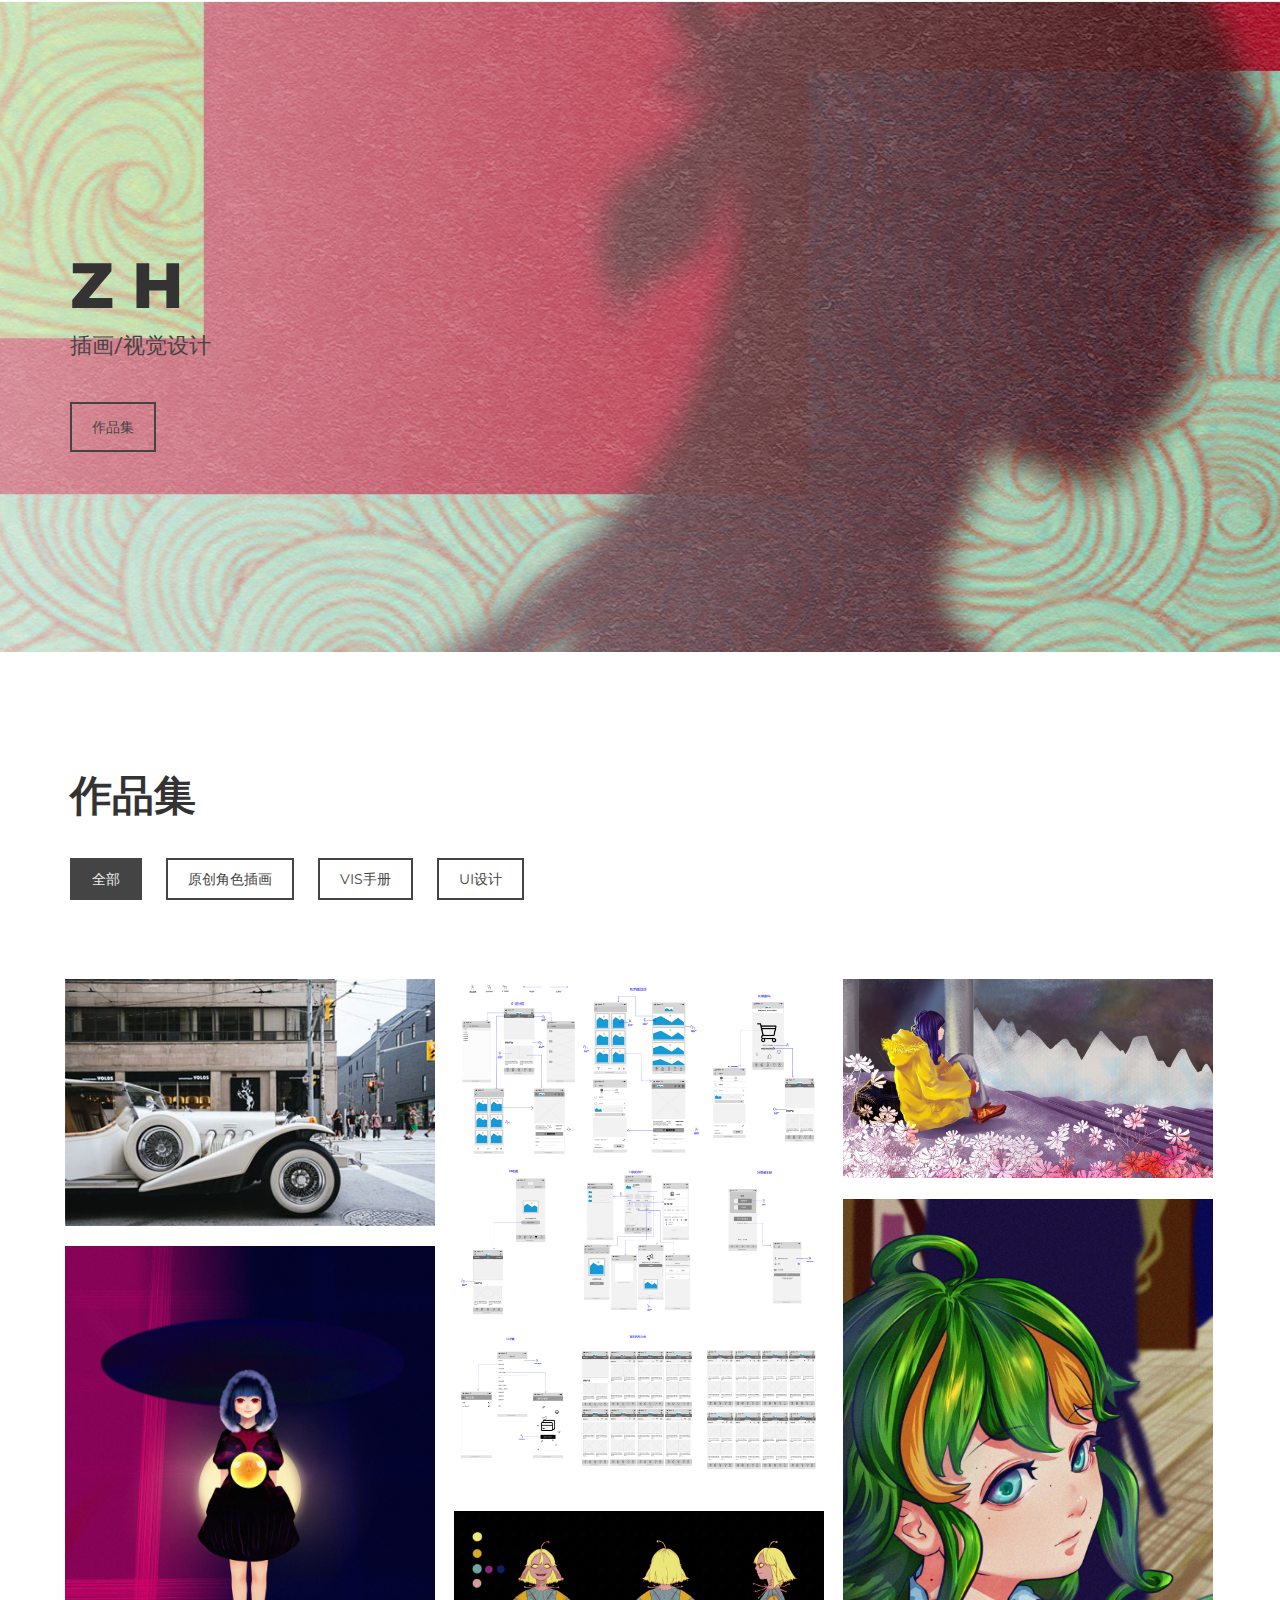
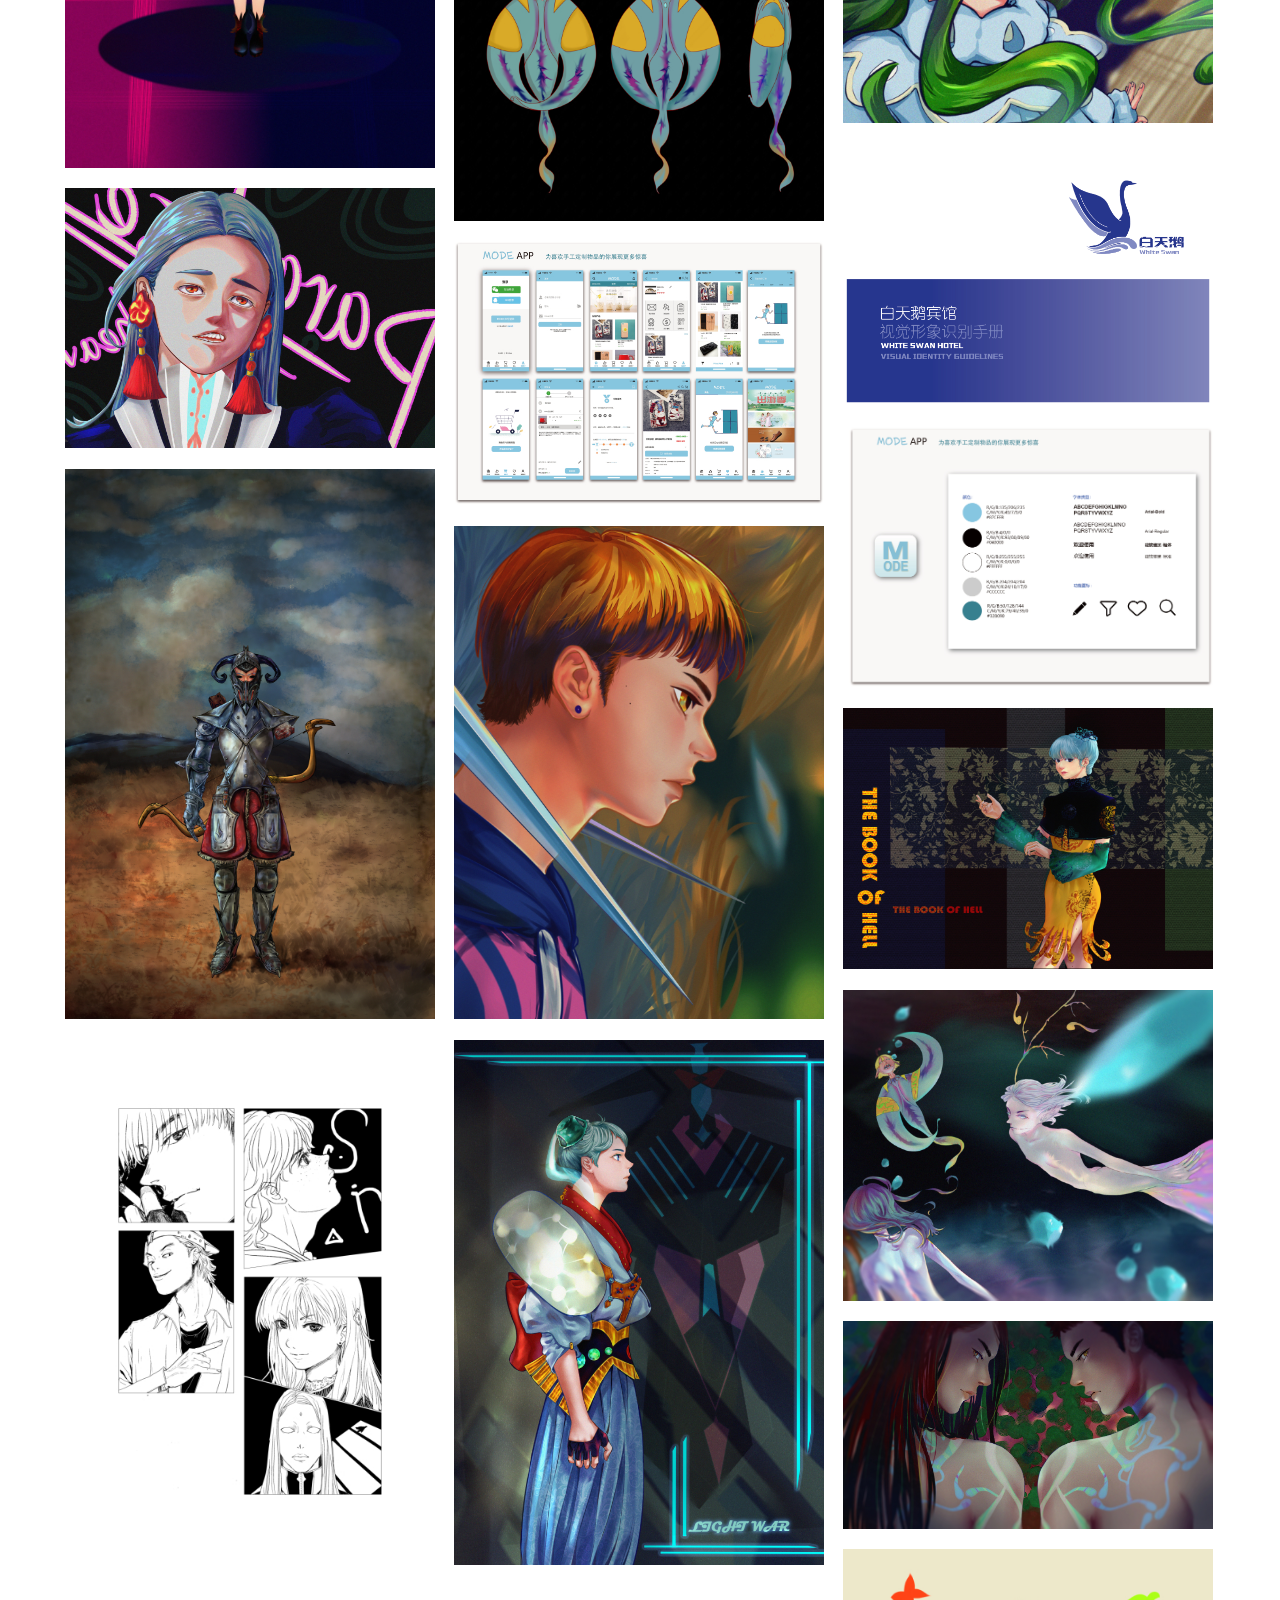
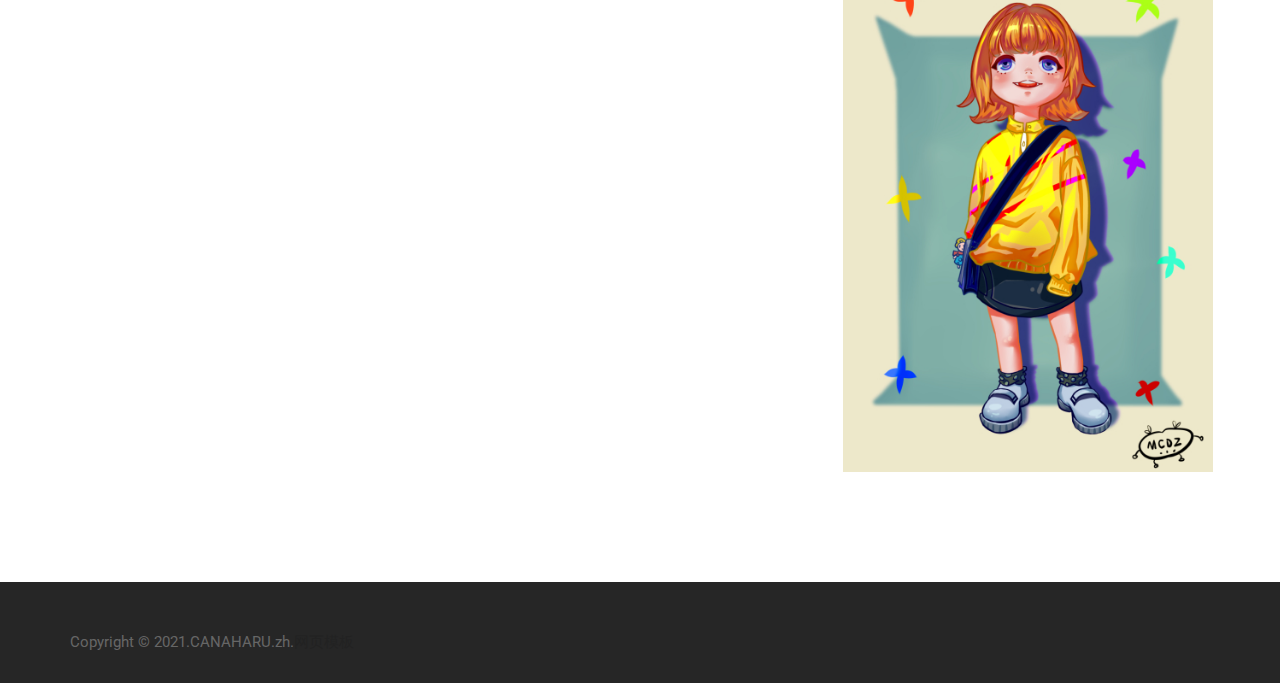
==== commit 6e8d02a6: "z" ====
--- a/1/index.html
+++ b/1/index.html
@@ -172,19 +172,6 @@
         </div>
         <div class="col-sm-6 col-md-4 adipiscing">
           <div class="portfolio-item">
-            <div class="hover-bg"> <a href="img/portfolio/09-large.jpg" title="信息架构" data-lightbox-gallery="gallery1">
-              <div class="hover-text">
-                <div class="overlay-caption">
-                  <div class="overlay-content">
-                    <h4>信息架构</h4>
-                  </div>
-                </div>
-              </div>
-              <img src="img/portfolio/09-small.jpg" class="img-responsive" alt="点击图片"> </a> </div>
-          </div>
-        </div>
-        <div class="col-sm-6 col-md-4 adipiscing">
-          <div class="portfolio-item">
             <div class="hover-bg"> <a href="img/portfolio/10-large.jpg" title="界面视觉稿" data-lightbox-gallery="gallery1">
               <div class="hover-text">
                 <div class="overlay-caption">
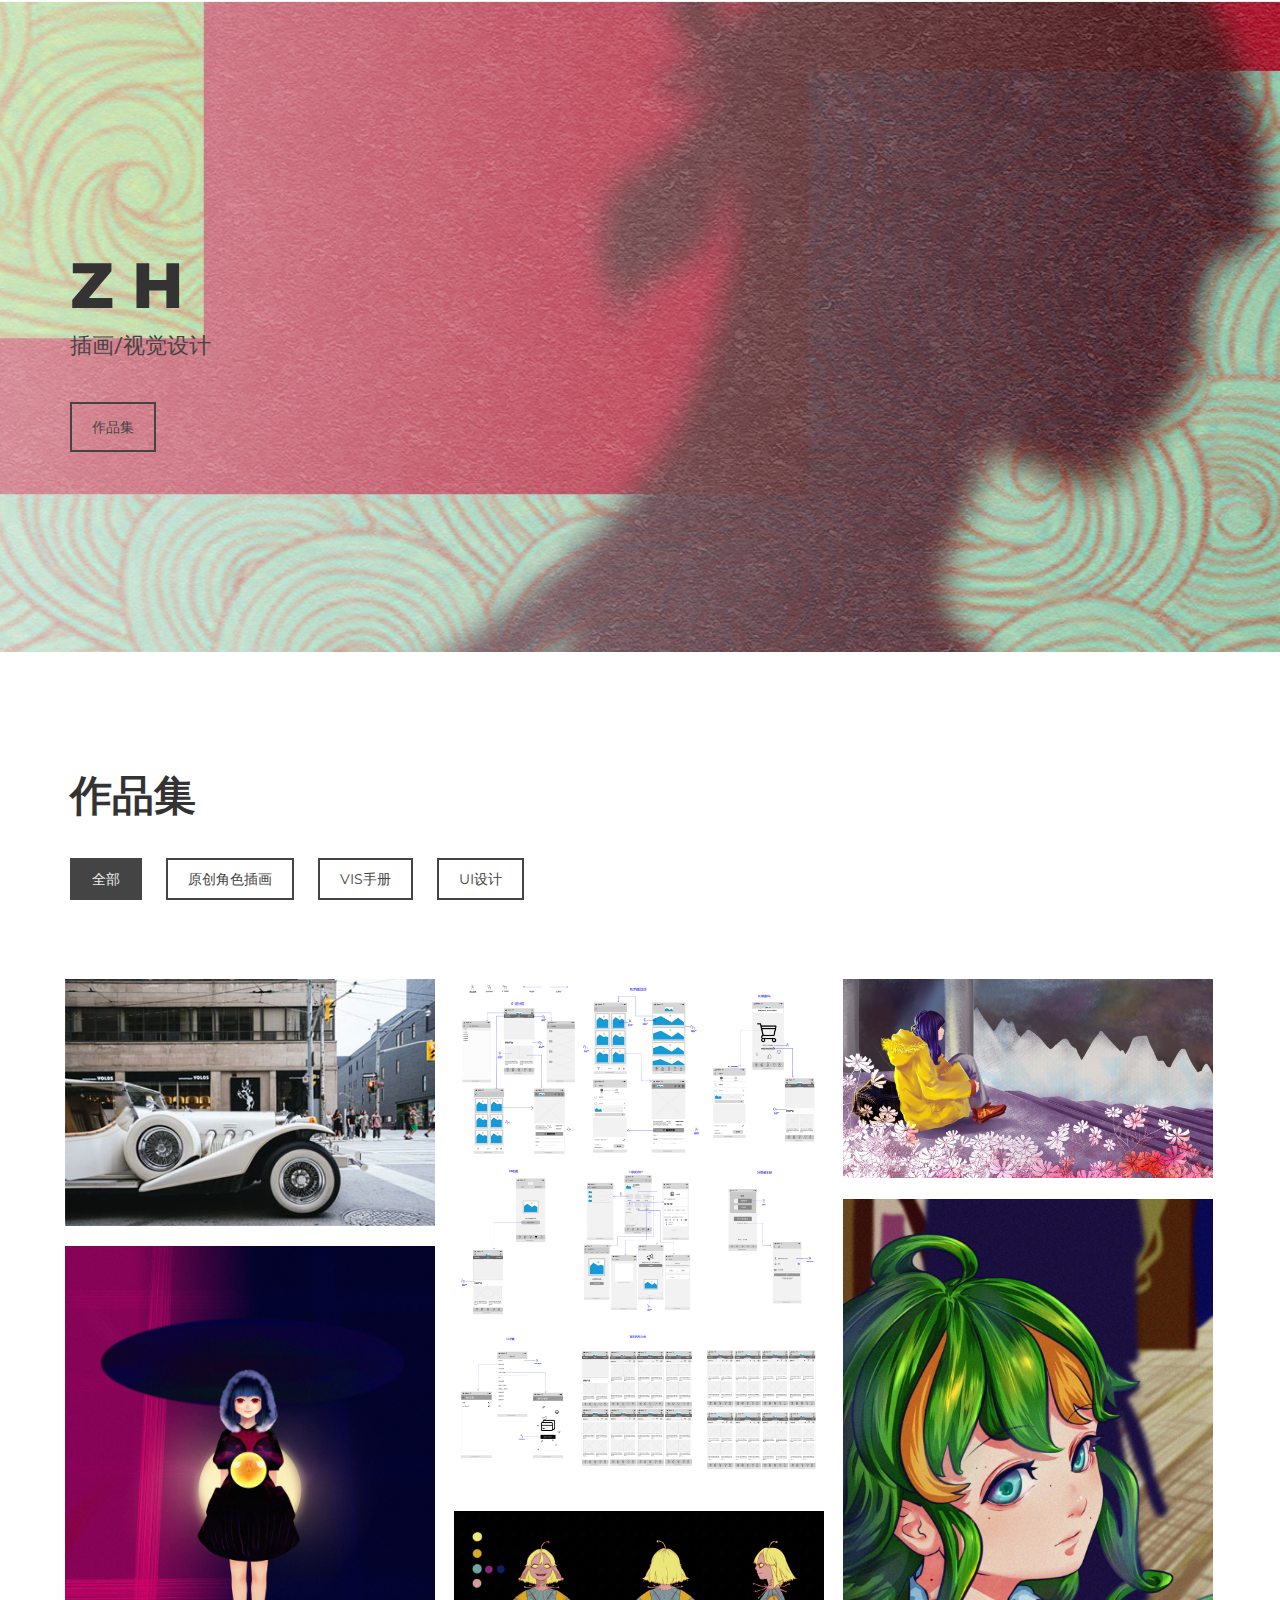
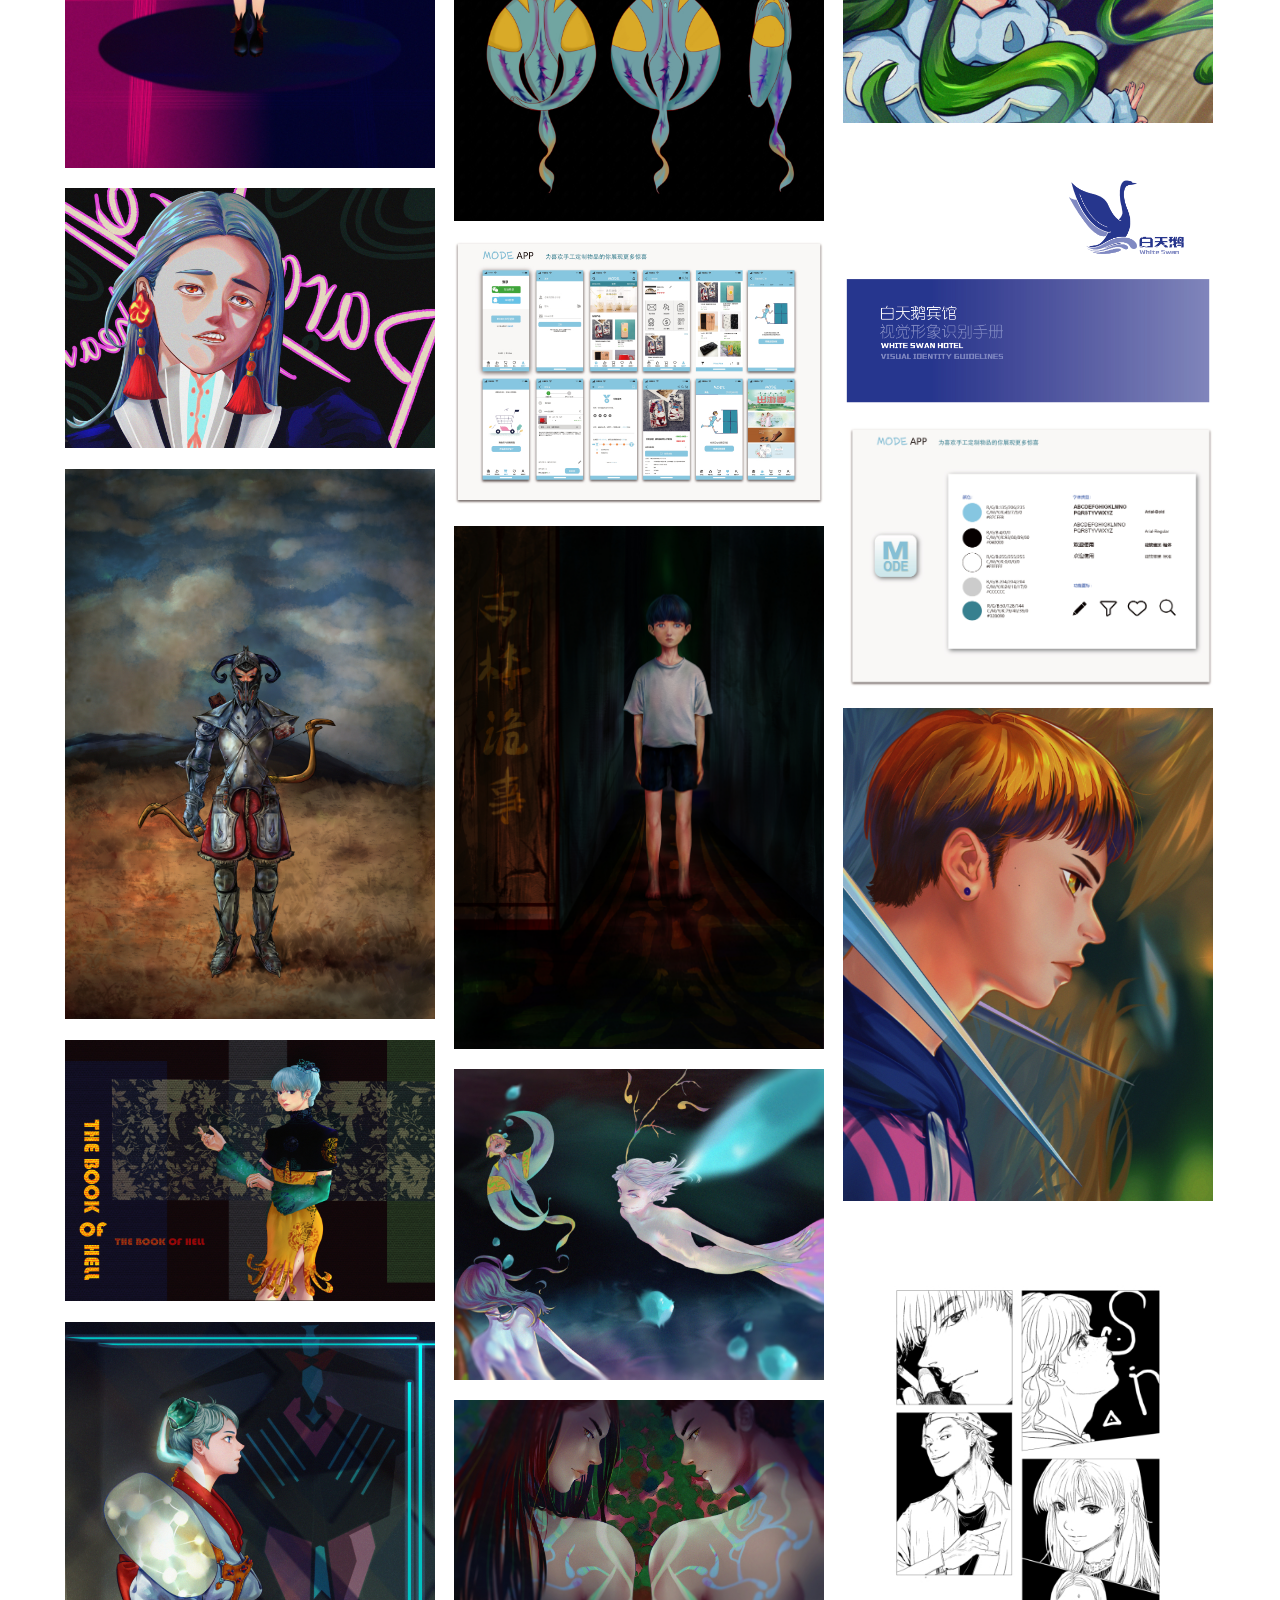
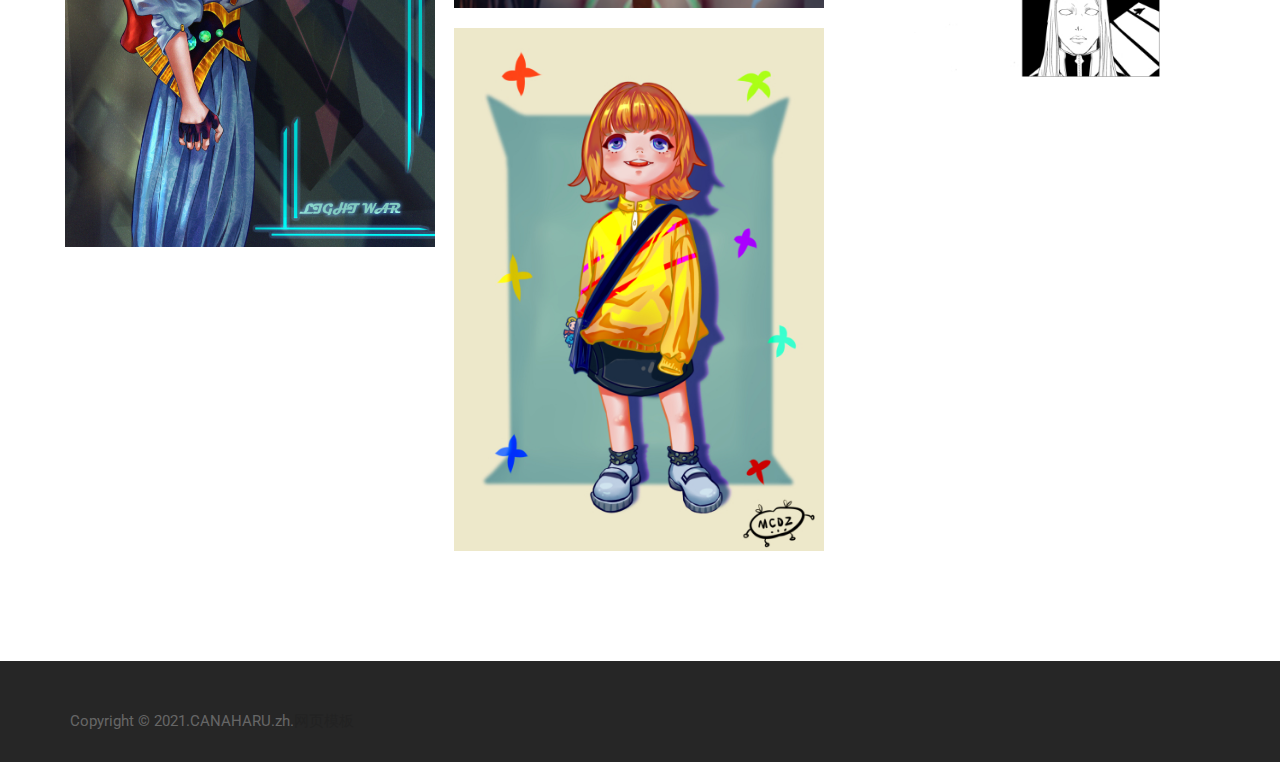
==== commit 8f3b0959: "z" ====
--- a/1/index.html
+++ b/1/index.html
@@ -208,6 +208,19 @@
               </div>
               <img src="img/portfolio/22-small.jpg" class="img-responsive" alt="Project Title"> </a> </div>
           </div>
+          </div>
+        <div class="col-sm-6 col-md-4 lorem">
+          <div class="portfolio-item">
+            <div class="hover-bg"> <a href="img/portfolio/23-large.jpg" title="插图" data-lightbox-gallery="gallery1">
+              <div class="hover-text">
+                <div class="overlay-caption">
+                  <div class="overlay-content">
+                    <h4>插图</h4>
+                  </div>
+                </div>
+              </div>
+              <img src="img/portfolio/23-small.jpg" class="img-responsive" alt="Project Title"> </a> </div>
+          </div>
         </div>
         <div class="col-sm-6 col-md-4 lorem">
           <div class="portfolio-item">
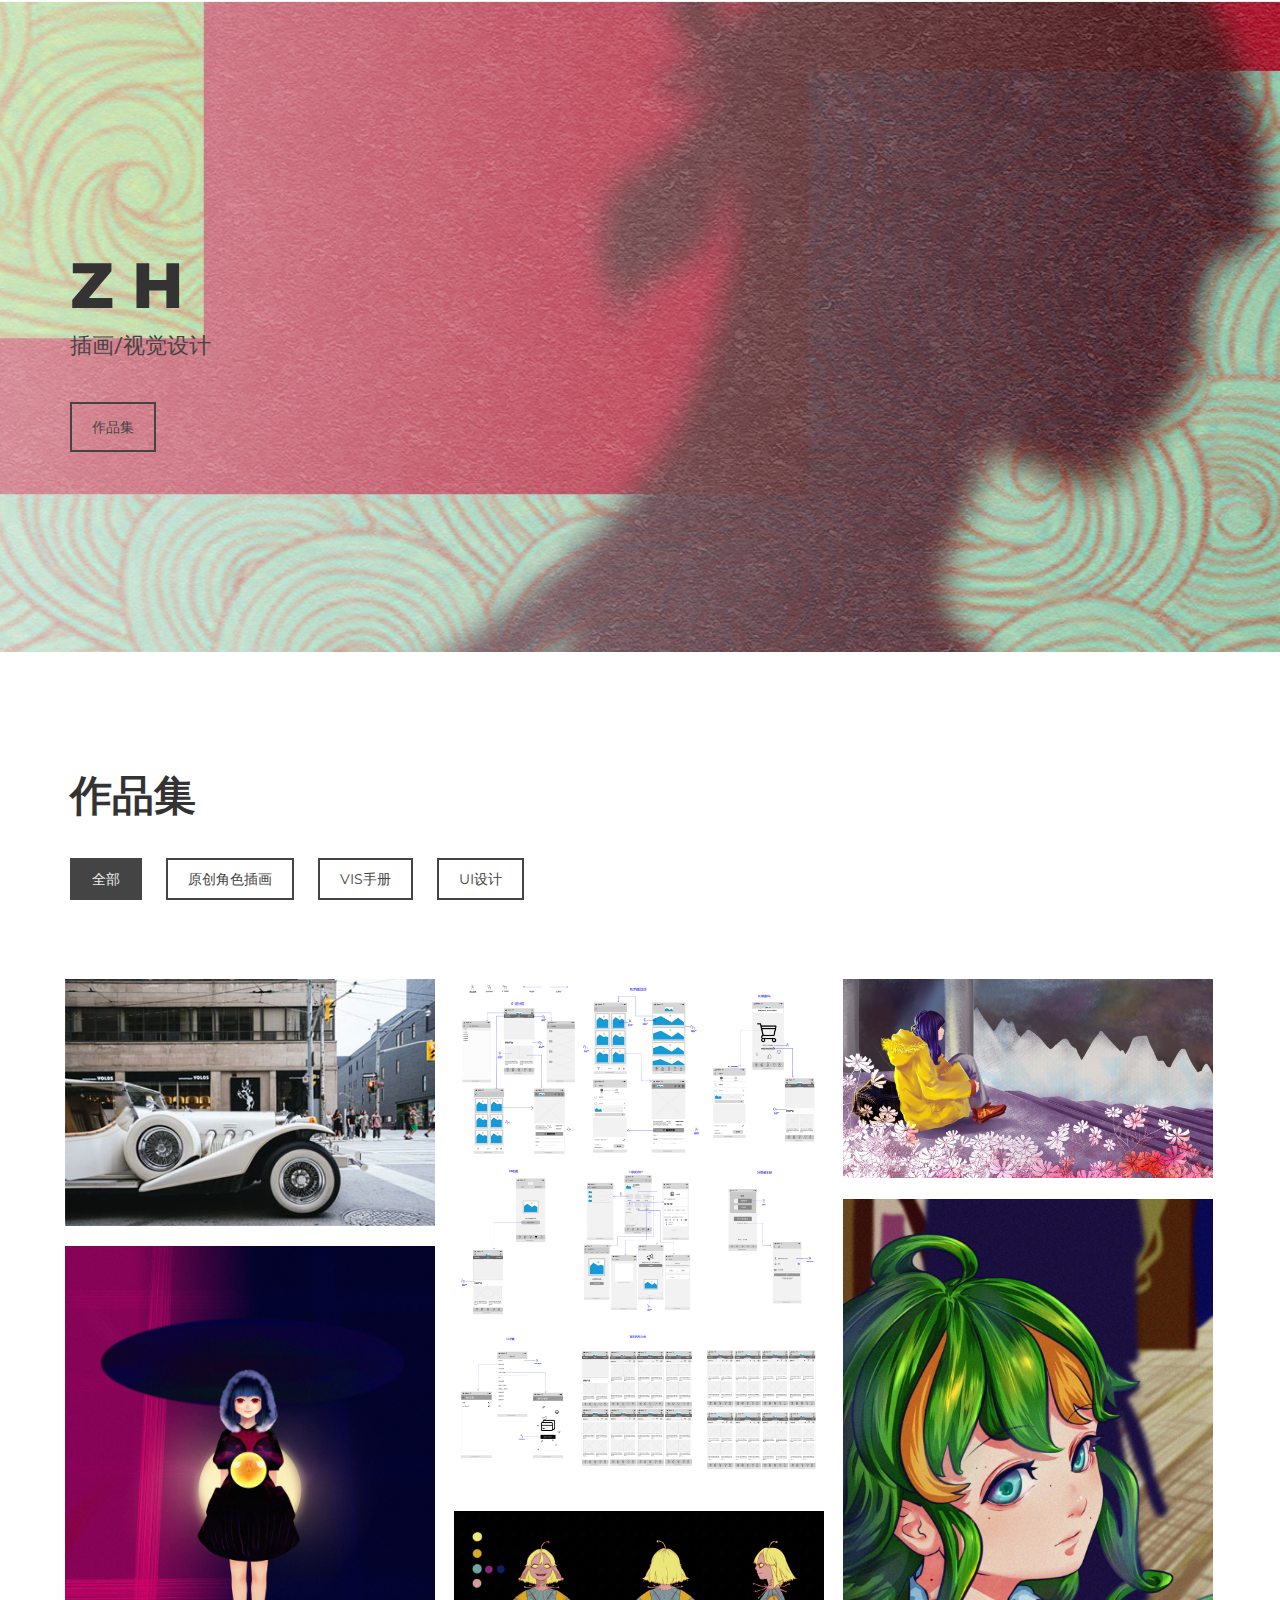
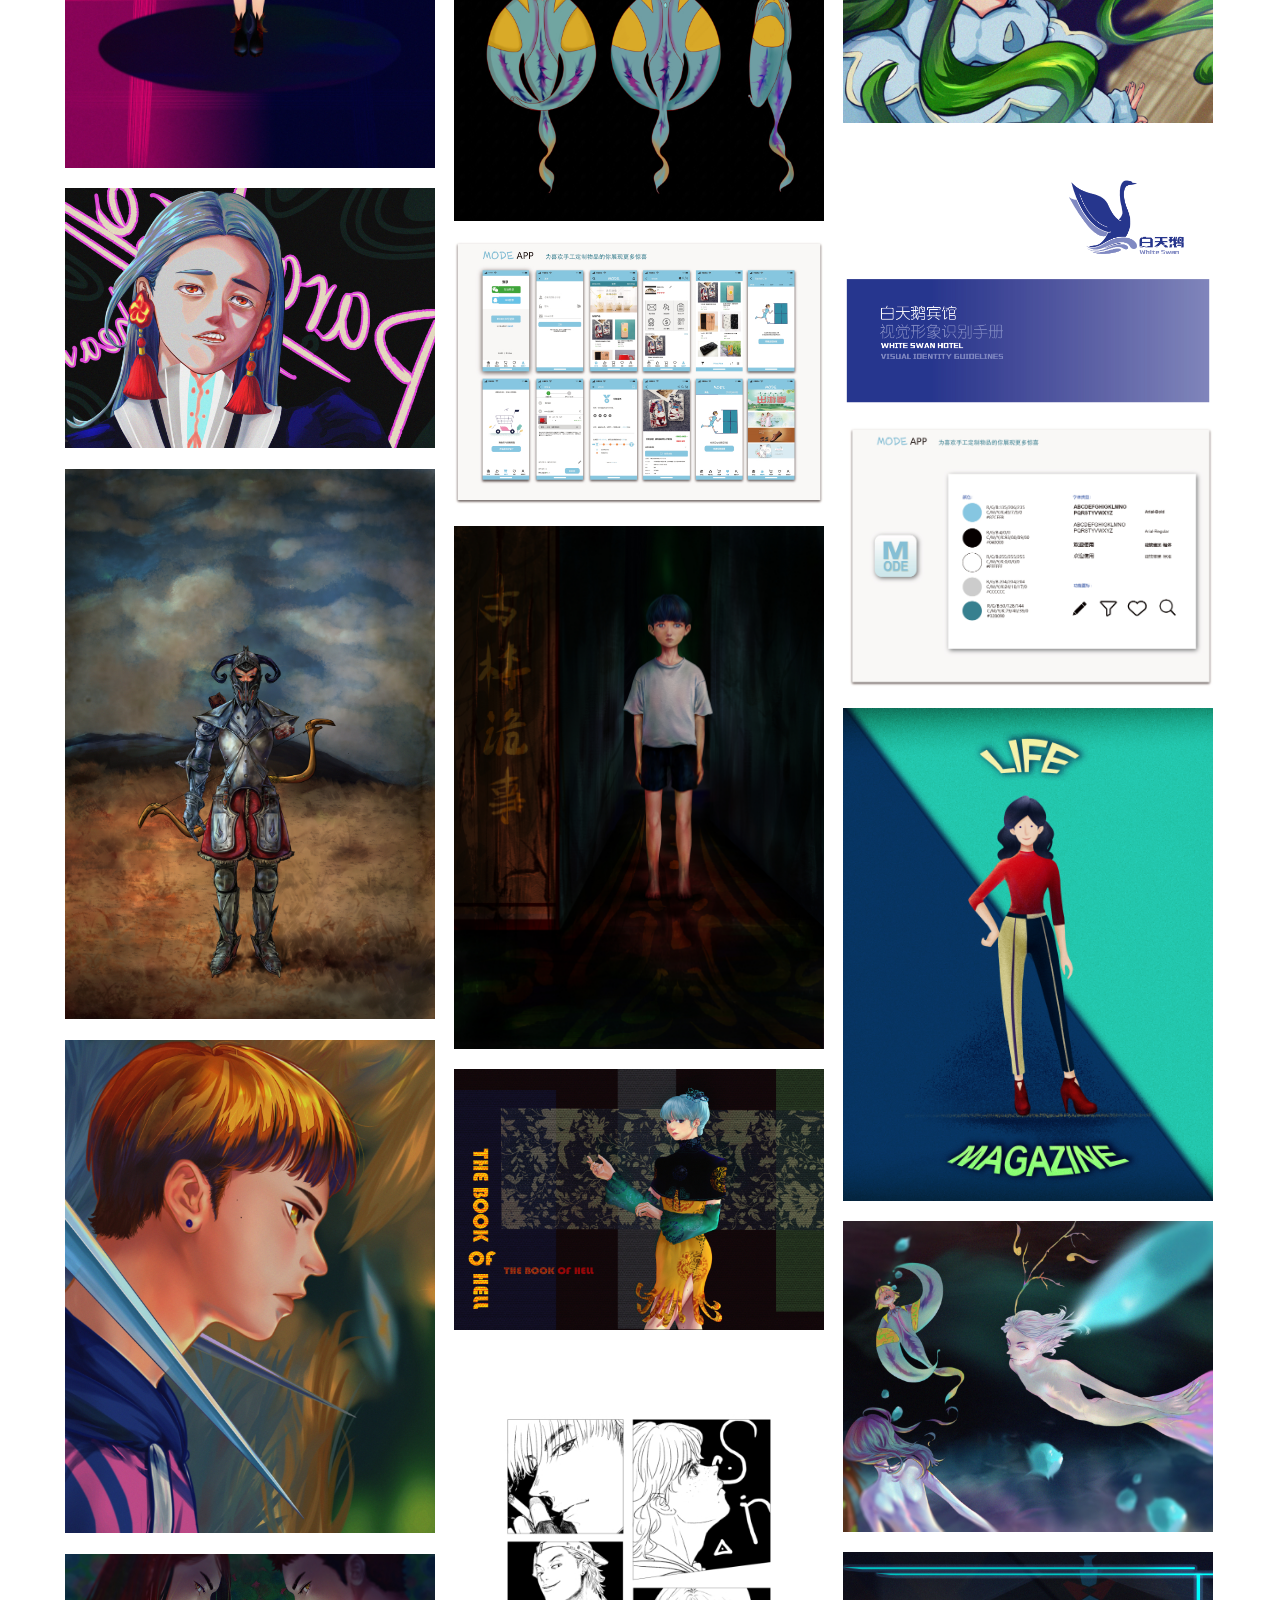
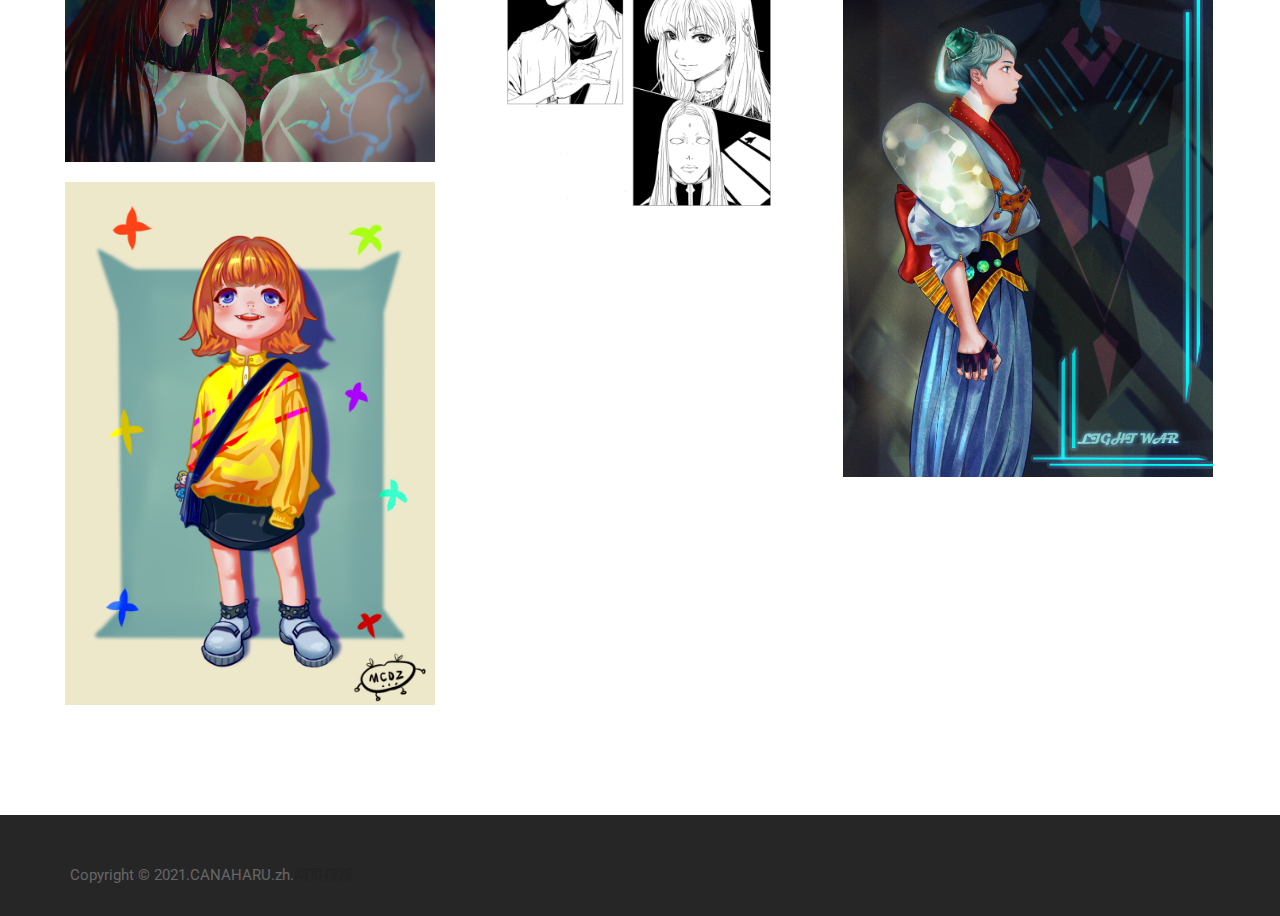
==== commit 3d1d860f: "z" ====
--- a/1/index.html
+++ b/1/index.html
@@ -221,6 +221,19 @@
               </div>
               <img src="img/portfolio/23-small.jpg" class="img-responsive" alt="Project Title"> </a> </div>
           </div>
+          </div>
+        <div class="col-sm-6 col-md-4 lorem">
+          <div class="portfolio-item">
+            <div class="hover-bg"> <a href="img/portfolio/24-large.jpg" title="插图" data-lightbox-gallery="gallery1">
+              <div class="hover-text">
+                <div class="overlay-caption">
+                  <div class="overlay-content">
+                    <h4>插图</h4>
+                  </div>
+                </div>
+              </div>
+              <img src="img/portfolio/24-small.jpg" class="img-responsive" alt="Project Title"> </a> </div>
+          </div>
         </div>
         <div class="col-sm-6 col-md-4 lorem">
           <div class="portfolio-item">
